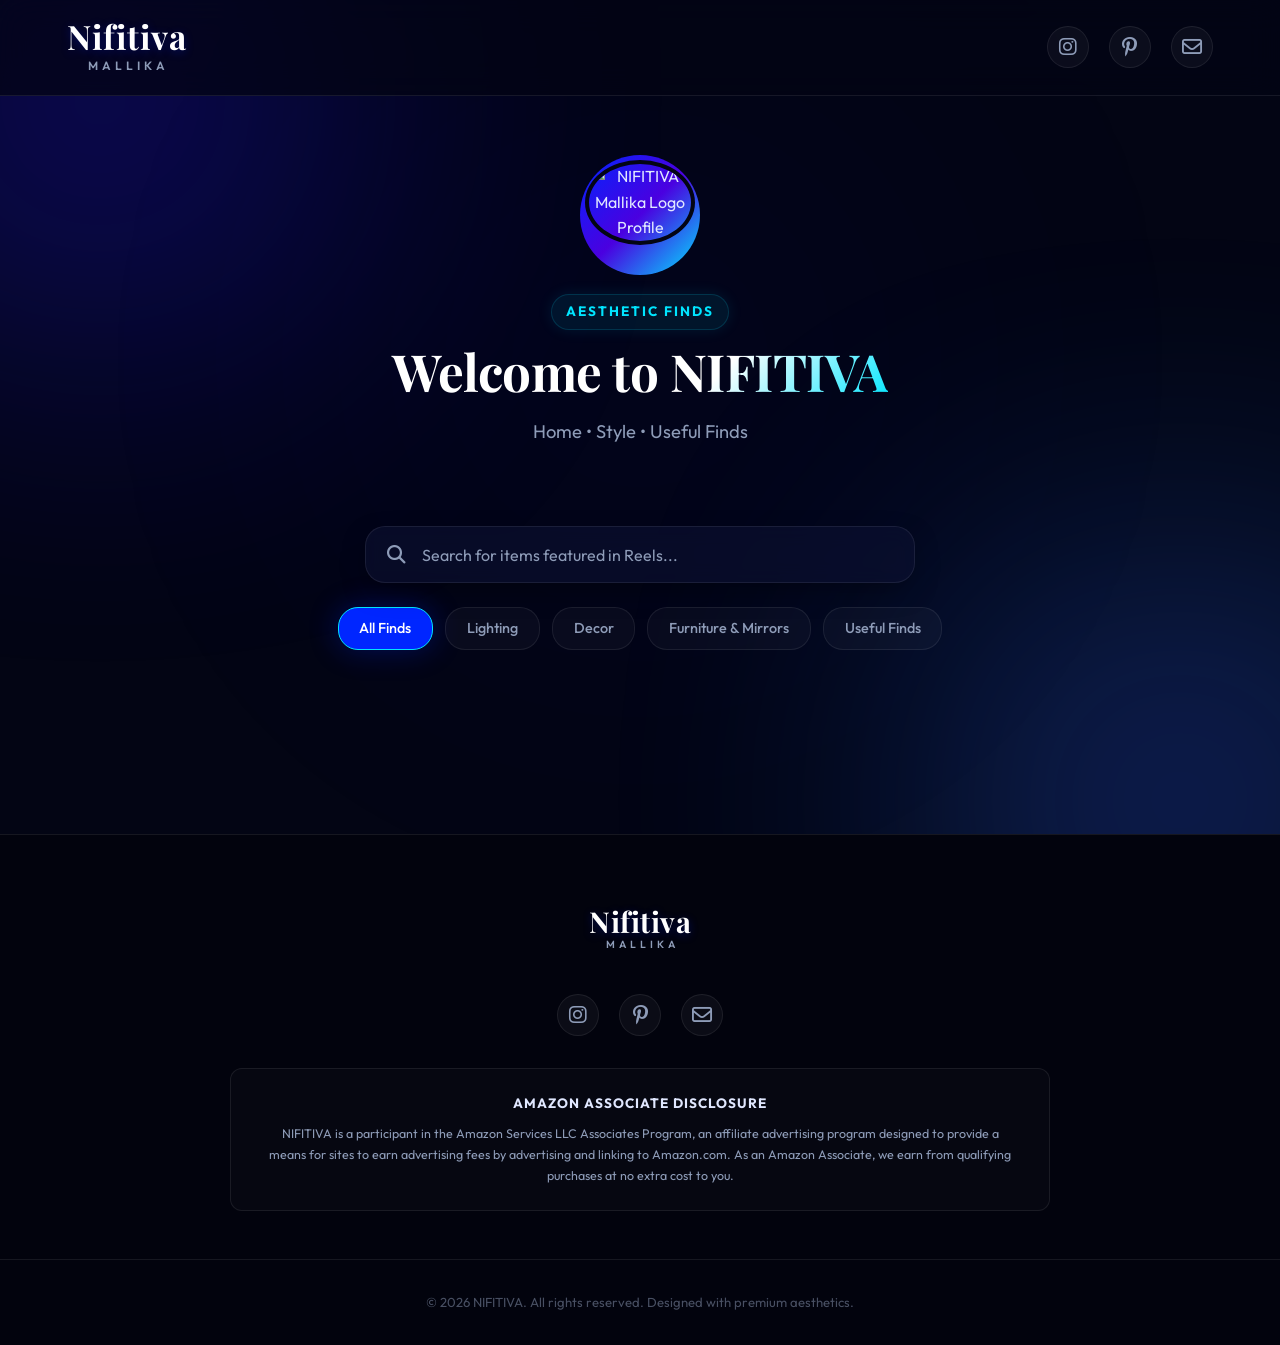
==== public/index.html @ 05ea8a40 "Deployment: Add cache buster query parameters to index.html assets" ====
<!DOCTYPE html>
<html lang="en">
<head>
  <meta charset="UTF-8">
  <meta name="viewport" content="width=device-width, initial-scale=1.0">
  
  <!-- Premium SEO Tags -->
  <title>NIFITIVA | Curated Premium Home Decor & Useful Finds</title>
  <meta name="description" content="Discover high-aesthetic home decor, lighting, furniture, and useful finds curated by NIFITIVA. Shop Amazon affiliate links featured in our viral reels.">
  
  <!-- Open Graph / Social Sharing Meta -->
  <meta property="og:type" content="website">
  <meta property="og:title" content="NIFITIVA | Premium Home Decor & Useful Finds">
  <meta property="og:description" content="Elevate your everyday spaces with curated premium finds and decor styling guides by NIFITIVA.">
  <meta property="og:url" content="https://bio.site/Nifitiva">
  <meta property="og:image" content="https://media.bio.site/sites/590d4e5c-2c2f-401d-acca-7d3d15156ab4/jFwSN9HBPLG3FWx8JLEGoY.jpg">
  <meta property="og:image:alt" content="NIFITIVA Home Styling">
  
  <!-- Favicon -->
  <link rel="icon" href="https://media.bio.site/favicon.ico">
  
  <!-- Fonts: Outfit (Body) & Playfair Display (Brand Serif Layout) -->
  <link rel="preconnect" href="https://fonts.googleapis.com">
  <link rel="preconnect" href="https://fonts.gstatic.com" crossorigin>
  <link href="https://fonts.googleapis.com/css2?family=Inter:wght@300;400;500;600&family=Outfit:wght@300;400;500;600;700;800&family=Playfair+Display:ital,wght@0,400;0,600;0,700;1,400&display=swap" rel="stylesheet">
  
  <!-- FontAwesome vector icons -->
  <link rel="stylesheet" href="https://cdnjs.cloudflare.com/ajax/libs/font-awesome/6.4.0/css/all.min.css">
  
  <!-- Linked styles -->
  <link rel="stylesheet" href="style.css?v=2.0">
</head>
<body>

  <!-- DYNAMIC BACKGROUND BLURS -->
  <div class="bg-glow glow-top-left"></div>
  <div class="bg-glow glow-center"></div>
  <div class="bg-glow glow-bottom-right"></div>

  <!-- NAVIGATION NAVBAR -->
  <nav class="navbar" id="navbar">
    <div class="container nav-container">
      <!-- High-fidelity Vectorized Brand Logo -->
      <a href="#" class="logo-box" aria-label="NIFITIVA Home">
        <span class="logo-main">Nifitiva</span>
        <span class="logo-sub">Mallika</span>
      </a>
      
      <!-- Social links directly routing to official profiles -->
      <div class="social-nav">
        <a href="https://www.instagram.com/niffitiva" target="_blank" rel="noopener noreferrer" class="social-btn" title="Follow on Instagram" aria-label="Instagram Profile">
          <i class="fa-brands fa-instagram"></i>
        </a>
        <a href="https://www.pinterest.com/nifitivaa/" target="_blank" rel="noopener noreferrer" class="social-btn" title="Follow on Pinterest" aria-label="Pinterest Profile">
          <i class="fa-brands fa-pinterest-p"></i>
        </a>
        <a href="mailto:corexstudies@gmail.com" class="social-btn" title="Send Email" aria-label="Contact Email">
          <i class="fa-regular fa-envelope"></i>
        </a>
      </div>
    </div>
  </nav>

  <!-- MAIN COVER WRAPPER -->
  <main class="container">
    
    <!-- BRAND HERO SECTION -->
    <header class="hero">
      <div class="hero-profile-container">
        <div class="hero-profile-ring"></div>
        <img src="https://media.bio.site/sites/590d4e5c-2c2f-401d-acca-7d3d15156ab4/jFwSN9HBPLG3FWx8JLEGoY.jpg" alt="NIFITIVA Mallika Logo Profile" class="hero-profile-img">
      </div>
      
      <div class="hero-title-box">
        <span class="hero-tag">Aesthetic Finds</span>
        <h1>Welcome to <span>NIFITIVA</span></h1>
        <p>Home • Style • Useful Finds</p>
      </div>
    </header>

    <!-- INTERACTIVE CONTROL PANEL (Search + Filters) -->
    <section class="control-panel">
      <!-- Real-time search bar -->
      <div class="search-wrapper">
        <input type="text" id="search-input" class="search-input" placeholder="Search for items featured in Reels..." autocomplete="off">
        <i class="fa-solid fa-magnifying-glass search-icon"></i>
      </div>
      
      <!-- Categories Filter Tabs -->
      <div class="filter-tabs">
        <button class="filter-btn active" data-category="all" id="btn-cat-all">All Finds</button>
        <button class="filter-btn" data-category="lighting" id="btn-cat-lighting">Lighting</button>
        <button class="filter-btn" data-category="decor" id="btn-cat-decor">Decor</button>
        <button class="filter-btn" data-category="furniture" id="btn-cat-furniture">Furniture & Mirrors</button>
        <button class="filter-btn" data-category="useful finds" id="btn-cat-useful">Useful Finds</button>
      </div>
    </section>

    <!-- PRODUCTS DYNAMIC GRID -->
    <section class="products-section">
      <div class="product-grid" id="product-grid">
        <!-- Dynamically loaded product card items via app.js -->
      </div>
    </section>

  </main>

  <!-- LEGALLY COMPLIANT DISCLOSURE FOOTER -->
  <footer class="footer">
    <div class="container footer-content">
      <div class="footer-brand">
        <div class="logo-box">
          <span class="logo-main" style="font-size:1.8rem;">Nifitiva</span>
          <span class="logo-sub" style="font-size:0.65rem; color:var(--clr-muted)">Mallika</span>
        </div>
      </div>
      
      <!-- Follow-up social links -->
      <div class="footer-socials">
        <a href="https://www.instagram.com/niffitiva" target="_blank" rel="noopener noreferrer" class="social-btn" aria-label="Instagram">
          <i class="fa-brands fa-instagram"></i>
        </a>
        <a href="https://www.pinterest.com/nifitivaa/" target="_blank" rel="noopener noreferrer" class="social-btn" aria-label="Pinterest">
          <i class="fa-brands fa-pinterest-p"></i>
        </a>
        <a href="mailto:corexstudies@gmail.com" class="social-btn" aria-label="Email">
          <i class="fa-regular fa-envelope"></i>
        </a>
      </div>

      <!-- Amazon Legal Disclaimer Box -->
      <div class="footer-disclosure">
        <h4>Amazon Associate Disclosure</h4>
        <p class="disclosure-text">
          NIFITIVA is a participant in the Amazon Services LLC Associates Program, an affiliate advertising program designed to provide a means for sites to earn advertising fees by advertising and linking to Amazon.com. As an Amazon Associate, we earn from qualifying purchases at no extra cost to you.
        </p>
      </div>
    </div>
    
    <div class="footer-bottom">
      <p>&copy; 2026 NIFITIVA. All rights reserved. Designed with premium aesthetics.</p>
    </div>
  </footer>

  <!-- NOTIFICATION TOAST OVERLAY -->
  <div id="toast" class="toast" role="alert" aria-live="assertive">
    <i class="fa-solid fa-circle-check"></i>
    <span id="toast-text">Affiliate link copied successfully!</span>
  </div>

  <!-- Main JavaScript File -->
  <script src="app.js?v=2.0"></script>
</body>
</html>
---- public/style.css ----
/*
 * NIFITIVA Premium Amazon Affiliate Hub Stylesheet
 * Designed around brand colors: High-energy Royal Blue Gradient to Obsidian Midnight
 */

@import url('https://fonts.googleapis.com/css2?family=Outfit:wght@300;400;500;600;700;800&family=Playfair+Display:ital,wght@0,400;0,600;0,700;1,400&display=swap');

:root {
  /* Dynamic Color Palette */
  --bg-dark: #030514;          /* Pure obsidian background */
  --bg-deep: #060924;          /* Deep navy base */
  --bg-card: rgba(10, 15, 48, 0.5); /* Glassmorphism card fill */
  --bg-card-hover: rgba(16, 24, 76, 0.7); /* Hover glass fill */
  
  --clr-royal: #0026FF;        /* Vibrant electric blue */
  --clr-indigo: #4A00E0;       /* Rich indigo */
  --clr-teal: #00E5FF;         /* Bright electric cyan */
  --clr-white: #FFFFFF;        /* Ice white text */
  --clr-ice: #E0E7FF;          /* High contrast light text */
  --clr-muted: #8E9CB8;        /* Muted slate text */
  --clr-border: rgba(255, 255, 255, 0.08); /* Card outer reflective border */
  --clr-border-hover: rgba(0, 229, 255, 0.3); /* Cyan border glow */

  /* Typography */
  --font-serif: 'Playfair Display', Georgia, serif;
  --font-sans: 'Outfit', 'Inter', sans-serif;

  /* Global Metrics */
  --radius-lg: 20px;
  --radius-md: 12px;
  --radius-sm: 8px;
  --transition: all 0.35s cubic-bezier(0.25, 0.8, 0.25, 1);
  --max-width: 1280px;
  --shadow: 0 10px 30px -10px rgba(0, 0, 0, 0.5);
  --glow-shadow: 0 0 30px rgba(0, 38, 255, 0.3);
}

/* Base resets */
* {
  margin: 0;
  padding: 0;
  box-sizing: border-box;
}

html {
  scroll-behavior: smooth;
  overflow-x: hidden;
}

body {
  font-family: var(--font-sans);
  background-color: var(--bg-dark);
  color: var(--clr-ice);
  line-height: 1.6;
  position: relative;
  min-height: 100vh;
}

/* Background Glowing Blurs */
.bg-glow {
  position: fixed;
  width: 500px;
  height: 500px;
  border-radius: 50%;
  z-index: -1;
  filter: blur(140px);
  pointer-events: none;
  opacity: 0.35;
}

.glow-top-left {
  top: -150px;
  left: -150px;
  background: radial-gradient(circle, var(--clr-royal), var(--clr-indigo));
  animation: floatGlow 15s infinite alternate ease-in-out;
}

.glow-bottom-right {
  bottom: -150px;
  right: -150px;
  background: radial-gradient(circle, var(--clr-indigo), var(--clr-teal));
  animation: floatGlow 18s infinite alternate-reverse ease-in-out;
}

.glow-center {
  top: 40%;
  left: 50%;
  transform: translate(-50%, -50%);
  width: 600px;
  height: 600px;
  background: radial-gradient(circle, rgba(0, 38, 255, 0.2), rgba(74, 0, 224, 0.15));
  opacity: 0.25;
  filter: blur(160px);
}

@keyframes floatGlow {
  0% { transform: translate(0, 0) scale(1); }
  50% { transform: translate(40px, 60px) scale(1.1); }
  100% { transform: translate(-20px, -40px) scale(0.95); }
}

/* Scrollbar styling */
::-webkit-scrollbar {
  width: 10px;
}
::-webkit-scrollbar-track {
  background: var(--bg-dark);
}
::-webkit-scrollbar-thumb {
  background: rgba(255, 255, 255, 0.1);
  border-radius: var(--radius-sm);
  border: 2px solid var(--bg-dark);
}
::-webkit-scrollbar-thumb:hover {
  background: var(--clr-royal);
}

/* Container */
.container {
  width: 92%;
  max-width: var(--max-width);
  margin: 0 auto;
  padding: 0 1rem;
}

/* Header & Brand Logo */
.navbar {
  position: fixed;
  top: 0;
  left: 0;
  width: 100%;
  background: rgba(3, 5, 20, 0.75);
  backdrop-filter: blur(16px);
  -webkit-backdrop-filter: blur(16px);
  border-bottom: 1px solid var(--clr-border);
  z-index: 1000;
  padding: 1.25rem 0;
  transition: var(--transition);
}

.navbar.scrolled {
  padding: 0.85rem 0;
  background: rgba(3, 5, 20, 0.9);
  box-shadow: 0 10px 30px rgba(0, 0, 0, 0.6);
}

.nav-container {
  display: flex;
  justify-content: space-between;
  align-items: center;
}

/* Vectorized HTML Logo */
.logo-box {
  display: flex;
  flex-direction: column;
  align-items: center;
  cursor: pointer;
  user-select: none;
  text-decoration: none;
}

.logo-main {
  font-family: var(--font-serif);
  font-size: 2.1rem;
  font-weight: 700;
  letter-spacing: 0.5px;
  color: var(--clr-white);
  line-height: 1;
  text-shadow: 0 2px 10px rgba(0, 38, 255, 0.3);
  transition: var(--transition);
}

.logo-sub {
  font-family: var(--font-sans);
  font-size: 0.75rem;
  font-weight: 600;
  letter-spacing: 4px;
  color: var(--clr-muted);
  text-transform: uppercase;
  margin-top: 2px;
  margin-right: -4px; /* offset letter spacing */
  transition: var(--transition);
}

.logo-box:hover .logo-main {
  color: var(--clr-teal);
  text-shadow: 0 0 15px rgba(0, 229, 255, 0.5);
}
.logo-box:hover .logo-sub {
  color: var(--clr-white);
}

/* Social icons in nav */
.social-nav {
  display: flex;
  gap: 1.25rem;
  align-items: center;
}

.social-btn {
  color: var(--clr-muted);
  font-size: 1.25rem;
  width: 42px;
  height: 42px;
  border-radius: 50%;
  background: rgba(255, 255, 255, 0.04);
  border: 1px solid var(--clr-border);
  display: flex;
  align-items: center;
  justify-content: center;
  transition: var(--transition);
  text-decoration: none;
}

.social-btn:hover {
  color: var(--clr-white);
  background: rgba(0, 38, 255, 0.3);
  border-color: var(--clr-teal);
  transform: translateY(-4px);
  box-shadow: 0 5px 15px rgba(0, 229, 255, 0.2);
}

/* Hero Section */
.hero {
  padding-top: 10rem;
  padding-bottom: 4rem;
  text-align: center;
  position: relative;
}

.hero-profile-container {
  width: 110px;
  height: 110px;
  margin: 0 auto 1.5rem;
  position: relative;
}

.hero-profile-ring {
  position: absolute;
  top: -5px;
  left: -5px;
  width: 120px;
  height: 120px;
  border-radius: 50%;
  background: linear-gradient(135deg, var(--clr-royal), var(--clr-indigo), var(--clr-teal));
  animation: spinRing 8s linear infinite;
  z-index: 1;
}

@keyframes spinRing {
  100% { transform: rotate(360deg); }
}

.hero-profile-img {
  width: 100%;
  height: 100%;
  object-fit: cover;
  border-radius: 50%;
  border: 4px solid var(--bg-dark);
  position: relative;
  z-index: 2;
}

.hero-title-box {
  margin-bottom: 1rem;
}

.hero-tag {
  font-family: var(--font-sans);
  font-size: 0.85rem;
  font-weight: 700;
  text-transform: uppercase;
  color: var(--clr-teal);
  letter-spacing: 2px;
  background: rgba(0, 229, 255, 0.08);
  padding: 6px 14px;
  border-radius: var(--radius-lg);
  border: 1px solid rgba(0, 229, 255, 0.15);
  display: inline-block;
  margin-bottom: 0.75rem;
  box-shadow: 0 0 15px rgba(0, 229, 255, 0.1);
}

.hero h1 {
  font-family: var(--font-serif);
  font-size: 3.2rem;
  font-weight: 700;
  color: var(--clr-white);
  letter-spacing: -0.5px;
  line-height: 1.15;
  margin-bottom: 1rem;
}

.hero h1 span {
  background: linear-gradient(135deg, var(--clr-white) 30%, var(--clr-teal) 100%);
  -webkit-background-clip: text;
  -webkit-text-fill-color: transparent;
}

.hero p {
  font-size: 1.15rem;
  color: var(--clr-muted);
  max-width: 600px;
  margin: 0 auto;
}

/* Control Panel: Search & Filters */
.control-panel {
  margin-bottom: 3.5rem;
  display: flex;
  flex-direction: column;
  gap: 1.5rem;
  align-items: center;
}

/* Search Bar styling */
.search-wrapper {
  position: relative;
  width: 100%;
  max-width: 550px;
}

.search-input {
  width: 100%;
  padding: 1.1rem 1.5rem 1.1rem 3.5rem;
  border-radius: var(--radius-lg);
  border: 1px solid var(--clr-border);
  background: rgba(12, 17, 51, 0.6);
  color: var(--clr-white);
  font-family: var(--font-sans);
  font-size: 1rem;
  outline: none;
  transition: var(--transition);
  backdrop-filter: blur(10px);
  -webkit-backdrop-filter: blur(10px);
  box-shadow: var(--shadow);
}

.search-input::placeholder {
  color: var(--clr-muted);
}

.search-input:focus {
  border-color: var(--clr-teal);
  background: rgba(12, 17, 51, 0.85);
  box-shadow: 0 0 25px rgba(0, 229, 255, 0.15), var(--shadow);
}

.search-icon {
  position: absolute;
  left: 1.4rem;
  top: 50%;
  transform: translateY(-50%);
  color: var(--clr-muted);
  font-size: 1.15rem;
  transition: var(--transition);
  pointer-events: none;
}

.search-input:focus + .search-icon {
  color: var(--clr-teal);
}

/* Filters */
.filter-tabs {
  display: flex;
  gap: 0.75rem;
  flex-wrap: wrap;
  justify-content: center;
  max-width: 800px;
}

.filter-btn {
  padding: 0.7rem 1.3rem;
  border-radius: var(--radius-lg);
  border: 1px solid var(--clr-border);
  background: rgba(255, 255, 255, 0.03);
  color: var(--clr-muted);
  font-family: var(--font-sans);
  font-weight: 500;
  font-size: 0.9rem;
  cursor: pointer;
  transition: var(--transition);
}

.filter-btn:hover {
  background: rgba(255, 255, 255, 0.07);
  color: var(--clr-ice);
  border-color: rgba(255, 255, 255, 0.2);
}

.filter-btn.active {
  background: var(--clr-royal);
  color: var(--clr-white);
  border-color: var(--clr-teal);
  box-shadow: var(--glow-shadow);
}

/* Product Section */
.products-section {
  padding-bottom: 8rem;
}

/* Grid Layout */
.product-grid {
  display: grid;
  grid-template-columns: repeat(auto-fill, minmax(310px, 1fr));
  gap: 2.25rem;
}

/* Grid Empty State */
.empty-state {
  grid-column: 1 / -1;
  text-align: center;
  padding: 5rem 2rem;
  background: var(--bg-card);
  border-radius: var(--radius-lg);
  border: 1px solid var(--clr-border);
  backdrop-filter: blur(12px);
  -webkit-backdrop-filter: blur(12px);
}

.empty-state i {
  font-size: 3rem;
  color: var(--clr-muted);
  margin-bottom: 1.5rem;
}

.empty-state h3 {
  font-family: var(--font-serif);
  font-size: 1.8rem;
  margin-bottom: 0.5rem;
}

.empty-state p {
  color: var(--clr-muted);
  font-size: 1.05rem;
}

/* Premium Product Card styling */
.product-card {
  background: var(--bg-card);
  border-radius: var(--radius-lg);
  border: 1px solid var(--clr-border);
  overflow: hidden;
  box-shadow: var(--shadow);
  transition: var(--transition);
  display: flex;
  flex-direction: column;
  height: 100%;
  position: relative;
}

.product-card:hover {
  transform: translateY(-8px);
  border-color: var(--clr-border-hover);
  background: var(--bg-card-hover);
  box-shadow: 0 15px 40px -10px rgba(0, 38, 255, 0.25), var(--shadow);
}

/* Image Container */
.product-image-wrapper {
  position: relative;
  aspect-ratio: 1 / 1;
  width: 100%;
  overflow: hidden;
  background: rgba(0, 0, 0, 0.3);
}

.product-image {
  width: 100%;
  height: 100%;
  object-fit: cover;
  transition: transform 0.6s cubic-bezier(0.25, 0.8, 0.25, 1);
}

.product-card:hover .product-image {
  transform: scale(1.08);
}

/* Card badges */
.card-badge {
  position: absolute;
  top: 1rem;
  left: 1rem;
  background: rgba(3, 5, 20, 0.7);
  backdrop-filter: blur(8px);
  -webkit-backdrop-filter: blur(8px);
  padding: 5px 12px;
  border-radius: var(--radius-md);
  border: 1px solid var(--clr-border);
  color: var(--clr-teal);
  font-size: 0.75rem;
  font-weight: 700;
  text-transform: uppercase;
  letter-spacing: 1px;
  z-index: 10;
}

/* Action button inside thumbnail overlay on hover */
.product-action-overlay {
  position: absolute;
  top: 0;
  left: 0;
  width: 100%;
  height: 100%;
  background: rgba(3, 5, 20, 0.6);
  opacity: 0;
  display: flex;
  align-items: center;
  justify-content: center;
  transition: var(--transition);
  z-index: 5;
}

.product-card:hover .product-action-overlay {
  opacity: 1;
}

.copy-link-btn {
  background: rgba(255, 255, 255, 0.1);
  color: var(--clr-white);
  border: 1px solid rgba(255, 255, 255, 0.2);
  width: 48px;
  height: 48px;
  border-radius: 50%;
  display: flex;
  align-items: center;
  justify-content: center;
  font-size: 1.1rem;
  cursor: pointer;
  transition: var(--transition);
  backdrop-filter: blur(10px);
  -webkit-backdrop-filter: blur(10px);
}

.copy-link-btn:hover {
  background: var(--clr-white);
  color: var(--bg-dark);
  transform: scale(1.1);
}

/* Content wrapper */
.product-content {
  padding: 1.5rem;
  display: flex;
  flex-direction: column;
  flex-grow: 1;
}

.product-title {
  font-family: var(--font-sans);
  font-size: 1.15rem;
  font-weight: 600;
  color: var(--clr-white);
  margin-bottom: 0.65rem;
  line-height: 1.35;
  transition: var(--transition);
}

.product-card:hover .product-title {
  color: var(--clr-teal);
}

.product-desc {
  font-size: 0.88rem;
  color: var(--clr-muted);
  line-height: 1.5;
  margin-bottom: 1.5rem;
  flex-grow: 1;
}

/* Affiliate Buy Button */
.buy-button {
  display: flex;
  align-items: center;
  justify-content: center;
  gap: 0.65rem;
  width: 100%;
  padding: 0.95rem;
  background: linear-gradient(135deg, var(--clr-royal), var(--clr-indigo));
  color: var(--clr-white);
  border: 1px solid var(--clr-teal);
  border-radius: var(--radius-md);
  font-family: var(--font-sans);
  font-weight: 600;
  font-size: 0.95rem;
  text-decoration: none;
  cursor: pointer;
  transition: var(--transition);
  box-shadow: 0 4px 15px rgba(0, 38, 255, 0.2);
}

.buy-button:hover {
  background: linear-gradient(135deg, #001FD6, #3B00C7);
  box-shadow: var(--glow-shadow);
  transform: translateY(-2px);
}

.buy-button i {
  font-size: 1rem;
  transition: var(--transition);
}

.buy-button:hover i {
  transform: translateX(4px);
}

/* Footer Section */
.footer {
  background-color: #02030d;
  color: var(--clr-muted);
  border-top: 1px solid var(--clr-border);
  padding: 4.5rem 0 2rem;
  position: relative;
}

.footer-content {
  display: flex;
  flex-direction: column;
  align-items: center;
  gap: 2rem;
  text-align: center;
  margin-bottom: 3rem;
}

.footer-brand {
  margin-bottom: 0.5rem;
}

.footer-socials {
  display: flex;
  gap: 1.25rem;
}

/* Disclosure layout */
.footer-disclosure {
  width: 100%;
  max-width: 820px;
  background: rgba(255, 255, 255, 0.02);
  border: 1px solid var(--clr-border);
  border-radius: var(--radius-md);
  padding: 1.5rem 2rem;
}

.footer-disclosure h4 {
  font-family: var(--font-sans);
  font-size: 0.85rem;
  font-weight: 700;
  text-transform: uppercase;
  color: var(--clr-ice);
  margin-bottom: 0.5rem;
  letter-spacing: 1px;
}

.disclosure-text {
  font-size: 0.78rem;
  color: var(--clr-muted);
  line-height: 1.7;
}

.footer-bottom {
  text-align: center;
  padding-top: 2rem;
  border-top: 1px solid var(--clr-border);
  font-size: 0.82rem;
  color: rgba(142, 156, 184, 0.5);
}

/* Toast Message */
.toast {
  position: fixed;
  bottom: 2rem;
  left: 50%;
  transform: translate(-50%, 100px);
  background: rgba(10, 15, 48, 0.95);
  border: 1px solid var(--clr-teal);
  color: var(--clr-white);
  padding: 0.85rem 1.75rem;
  border-radius: var(--radius-lg);
  font-family: var(--font-sans);
  font-weight: 600;
  font-size: 0.9rem;
  display: flex;
  align-items: center;
  gap: 0.65rem;
  box-shadow: 0 10px 40px rgba(0, 229, 255, 0.3), 0 0 20px rgba(0, 38, 255, 0.2);
  opacity: 0;
  visibility: hidden;
  transition: transform 0.4s cubic-bezier(0.175, 0.885, 0.32, 1.275), opacity 0.4s, visibility 0.4s;
  z-index: 2000;
}

.toast.show {
  transform: translate(-50%, 0);
  opacity: 1;
  visibility: visible;
}

.toast i {
  color: var(--clr-teal);
  font-size: 1.1rem;
}

/* Responsive configurations */
@media (max-width: 1024px) {
  .hero h1 {
    font-size: 2.8rem;
  }
}

@media (max-width: 768px) {
  .navbar {
    padding: 1rem 0;
  }
  .social-nav {
    gap: 0.75rem;
  }
  .social-btn {
    width: 38px;
    height: 38px;
    font-size: 1.1rem;
  }
  .hero {
    padding-top: 8rem;
  }
  .hero h1 {
    font-size: 2.3rem;
  }
  .hero p {
    font-size: 1rem;
  }
  .product-grid {
    grid-template-columns: repeat(auto-fill, minmax(280px, 1fr));
    gap: 1.5rem;
  }
  .footer-disclosure {
    padding: 1.25rem 1.5rem;
  }
}

@media (max-width: 580px) {
  .logo-main {
    font-size: 1.7rem;
  }
  .logo-sub {
    font-size: 0.65rem;
    letter-spacing: 3px;
  }
  .hero {
    padding-top: 7rem;
    padding-bottom: 2.5rem;
  }
  .hero-profile-container {
    width: 80px;
    height: 80px;
    margin-bottom: 1rem;
  }
  .hero-profile-ring {
    width: 90px;
    height: 90px;
  }
  .hero h1 {
    font-size: 2rem;
  }
  .hero p {
    font-size: 0.95rem;
  }
  .control-panel {
    margin-bottom: 2rem;
    gap: 1rem;
  }
  .search-input {
    padding: 0.9rem 1.2rem 0.9rem 2.8rem;
    font-size: 0.9rem;
  }
  .search-icon {
    left: 1.1rem;
    font-size: 1rem;
  }
  
  /* Premium Allen Solly-style 2-Column Portrait Grid */
  .product-grid {
    grid-template-columns: repeat(2, 1fr);
    gap: 0.75rem;
    padding: 0 0.25rem;
  }
  .product-card {
    background: rgba(10, 15, 48, 0.4);
    border: 1px solid rgba(255, 255, 255, 0.06);
    border-radius: 12px;
    display: flex;
    flex-direction: column;
    overflow: hidden;
    position: relative;
    box-shadow: 0 4px 20px rgba(0, 0, 0, 0.4);
    transition: var(--transition);
  }
  
  /* Portrait Catalog Aspect Ratio (3:4) */
  .product-image-wrapper {
    aspect-ratio: 3 / 4;
    width: 100%;
    position: relative;
    overflow: hidden;
    background: rgba(0, 0, 0, 0.4);
  }
  .product-image {
    width: 100%;
    height: 100%;
    object-fit: cover;
  }
  
  /* Overlay elements */
  .product-action-overlay {
    opacity: 1;
    background: transparent;
    pointer-events: auto;
  }
  .copy-link-btn {
    position: absolute;
    top: 0.65rem;
    right: 0.65rem;
    width: 32px;
    height: 32px;
    background: rgba(3, 5, 20, 0.6);
    backdrop-filter: blur(8px);
    -webkit-backdrop-filter: blur(8px);
    border: 1px solid rgba(255, 255, 255, 0.1);
    font-size: 0.85rem;
    display: flex;
    align-items: center;
    justify-content: center;
    border-radius: 50%;
    color: var(--clr-white);
  }
  .card-badge {
    position: absolute;
    top: auto;
    bottom: 0.65rem;
    left: 0.65rem;
    background: rgba(3, 5, 20, 0.65);
    backdrop-filter: blur(8px);
    -webkit-backdrop-filter: blur(8px);
    border: 1px solid rgba(255, 255, 255, 0.08);
    color: var(--clr-teal);
    font-size: 0.6rem;
    font-weight: 700;
    text-transform: uppercase;
    letter-spacing: 0.5px;
    padding: 3px 8px;
    border-radius: 4px;
    z-index: 10;
  }
  
  /* Card body systematic spacing */
  .product-content {
    padding: 0.75rem 0.65rem 0.65rem;
    display: flex;
    flex-direction: column;
    flex-grow: 1;
    justify-content: space-between;
  }
  .product-title {
    font-size: 0.82rem;
    font-weight: 500;
    color: var(--clr-white);
    margin-bottom: 0.5rem;
    line-height: 1.3;
    display: -webkit-box;
    -webkit-line-clamp: 2;
    -webkit-box-orient: vertical;
    overflow: hidden;
    height: 2.6em; /* strict height consistency */
  }
  .product-desc {
    display: none; /* hidden to maintain strict spacing alignment */
  }
  
  /* Buy Button: Premium Compact CTA */
  .buy-button {
    padding: 0.55rem 0.65rem;
    font-size: 0.78rem;
    font-weight: 600;
    border-radius: 6px;
    gap: 0.35rem;
    border: 1px solid rgba(0, 229, 255, 0.2);
    background: linear-gradient(135deg, var(--clr-royal), var(--clr-indigo));
    box-shadow: 0 4px 10px rgba(0, 38, 255, 0.15);
  }
  .buy-button span {
    display: inline-block;
  }
  .buy-button i {
    font-size: 0.78rem;
  }
  
  /* Filter tabs compact */
  .filter-tabs {
    gap: 0.4rem;
  }
  .filter-btn {
    padding: 0.5rem 0.85rem;
    font-size: 0.78rem;
    border-radius: var(--radius-lg);
  }
}
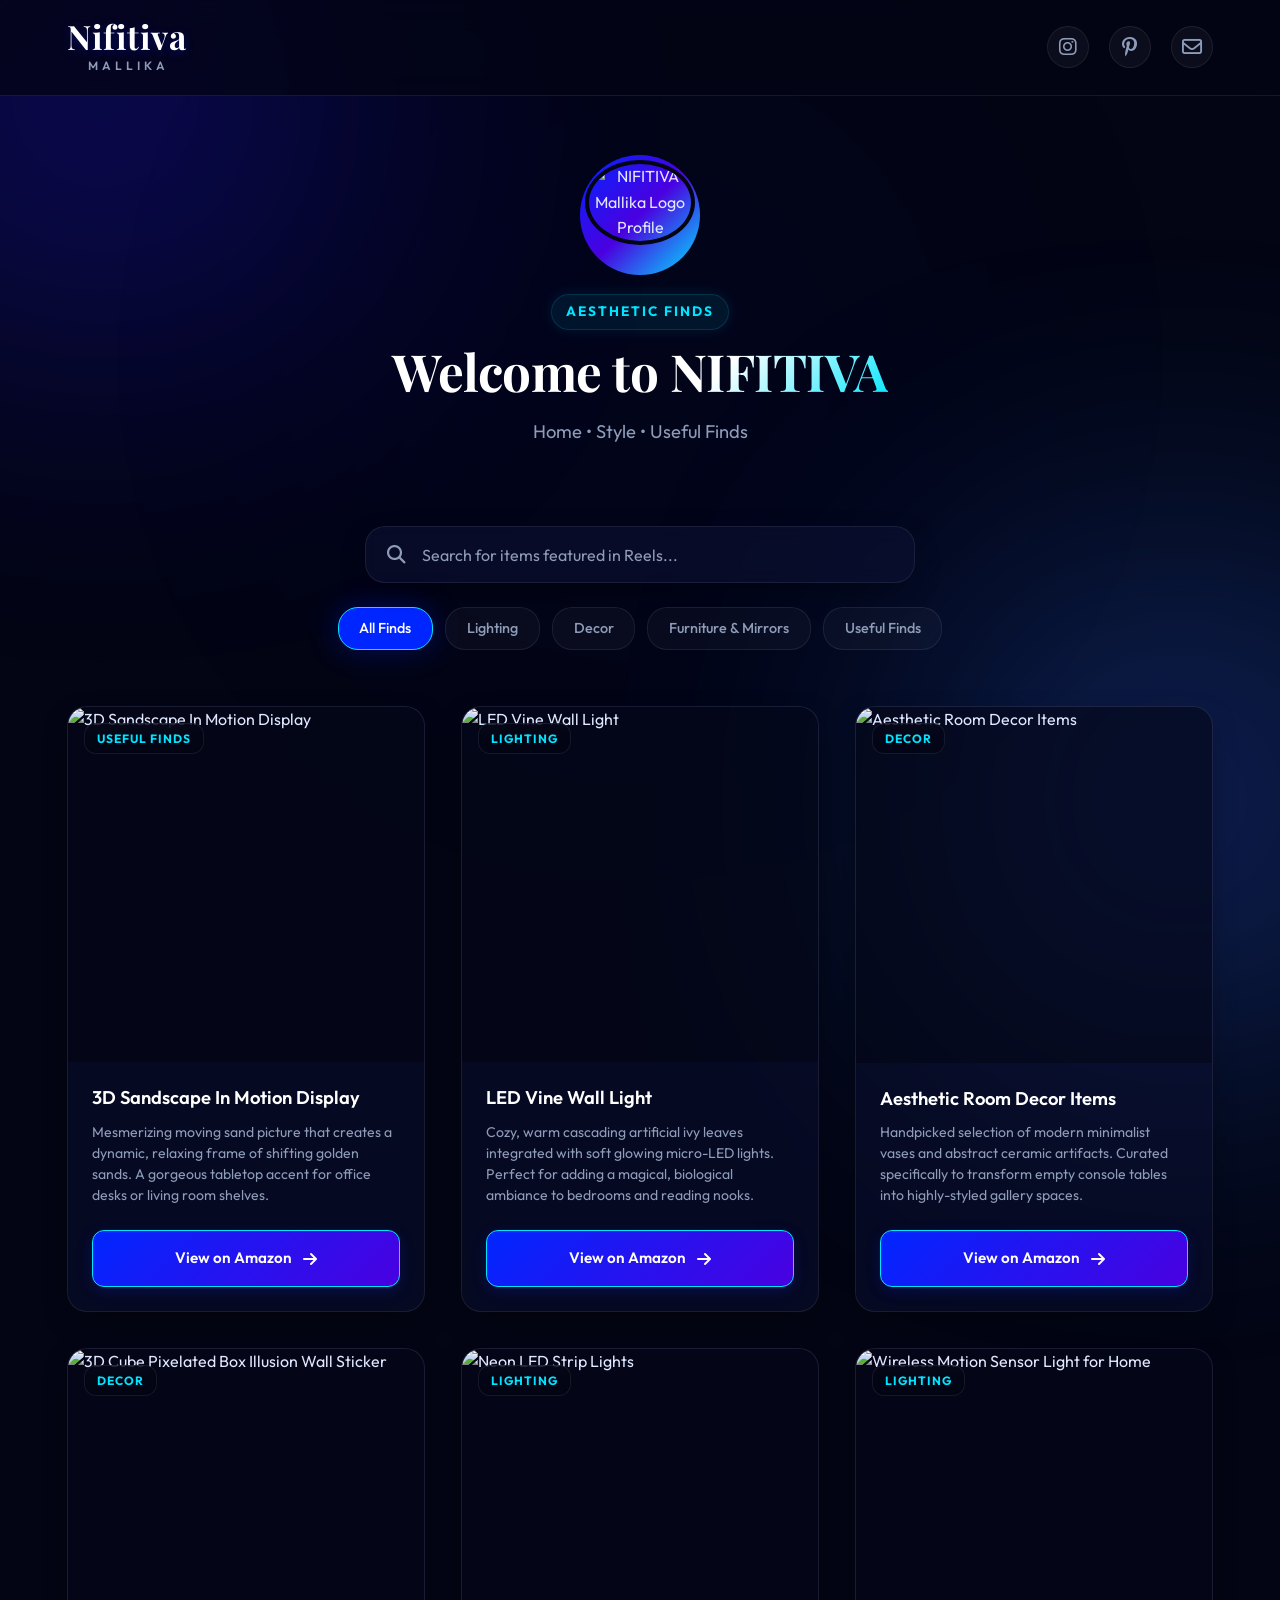
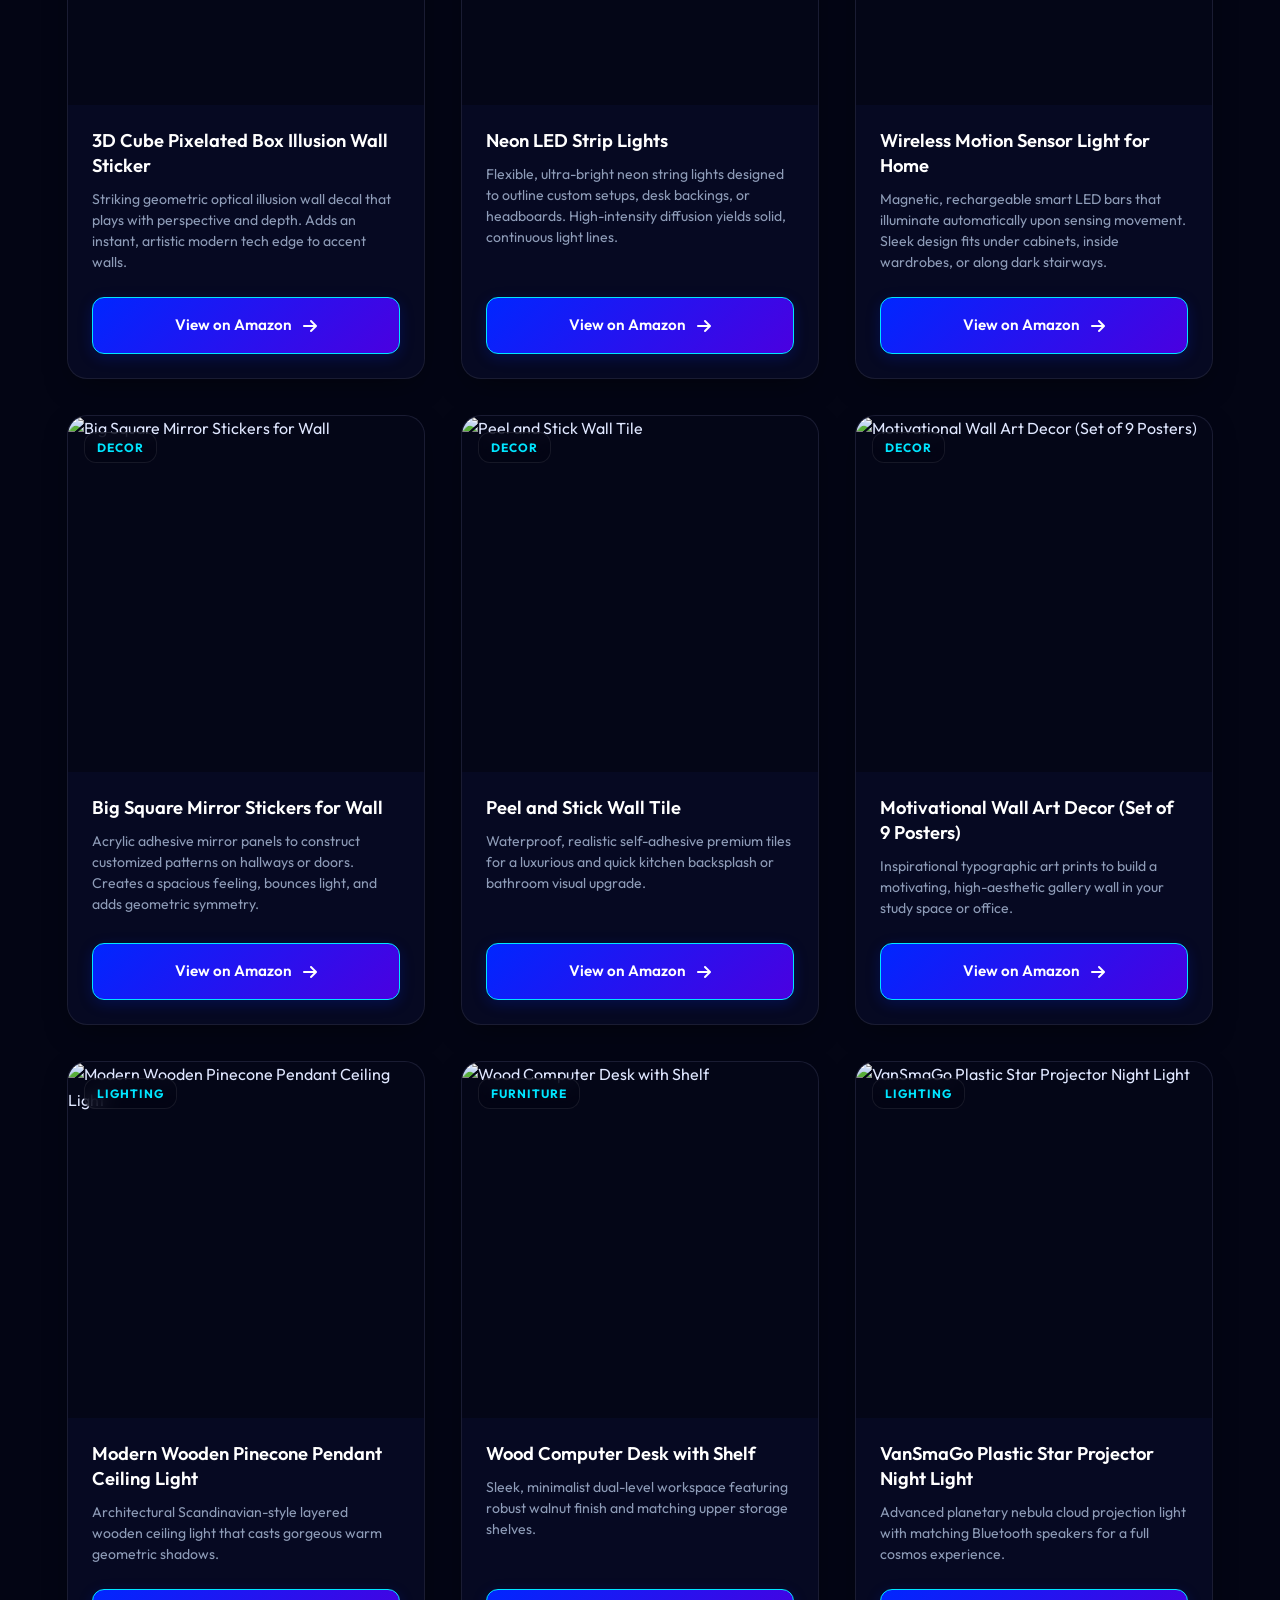
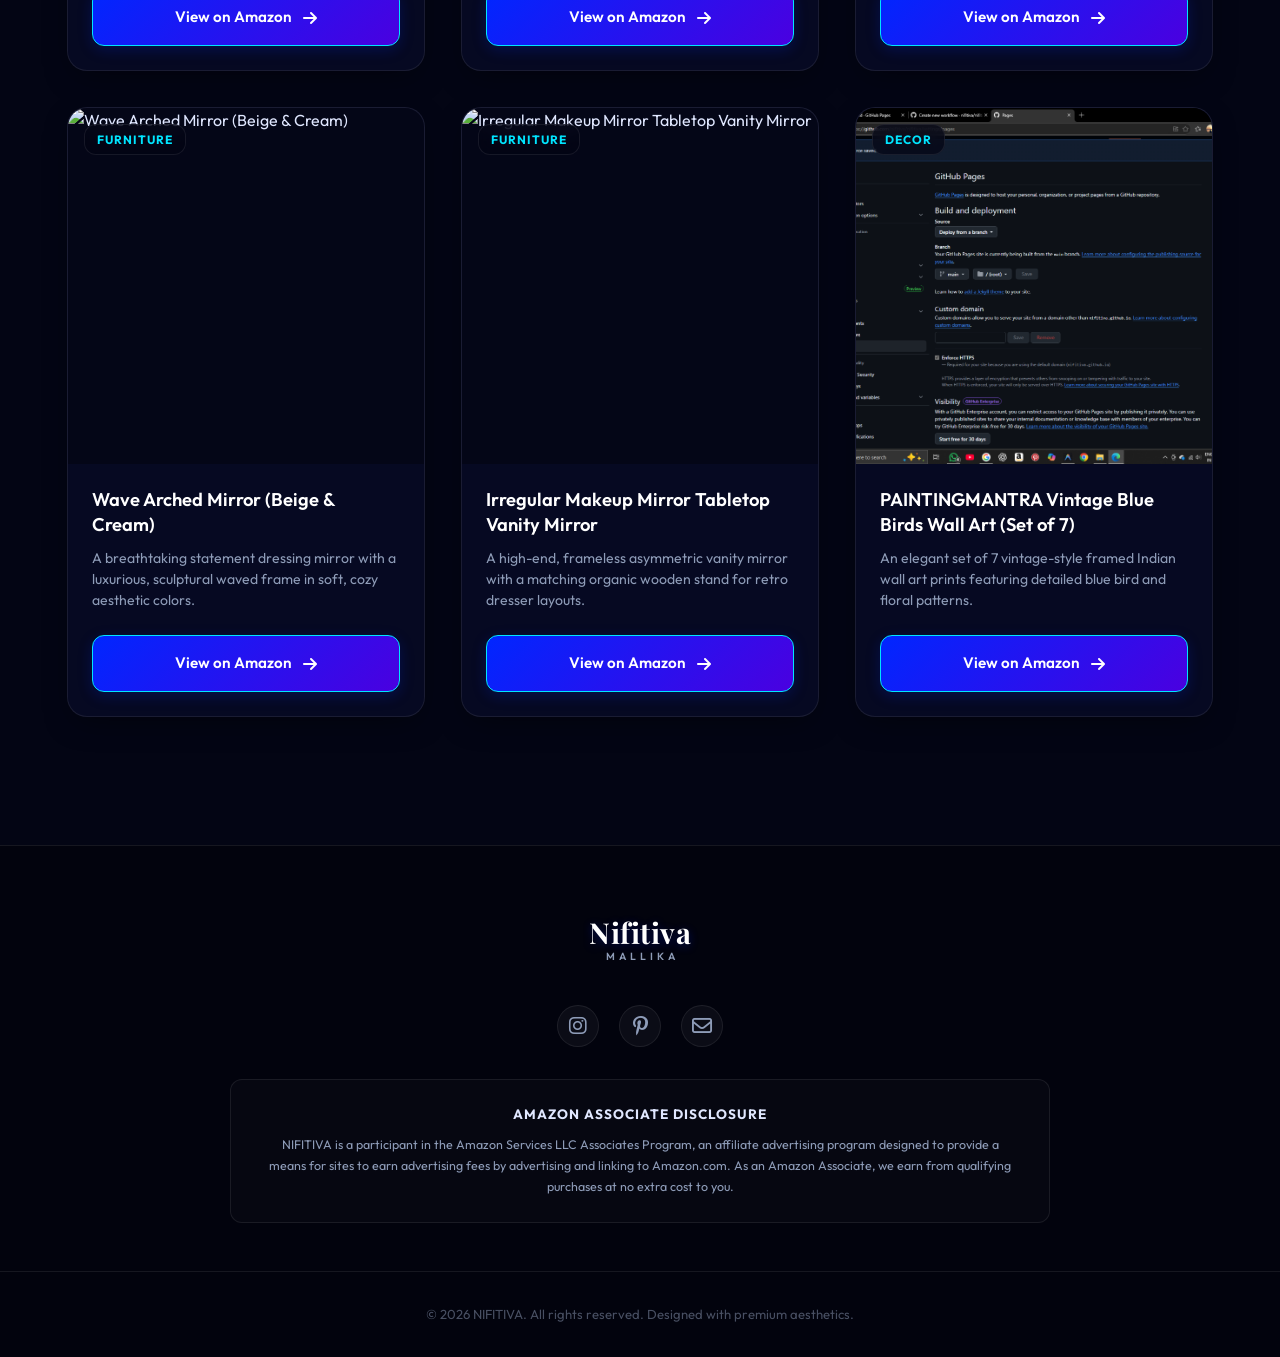
==== commit d4057ef6: "Fix: Restore high-quality original PNG artwork and bump cache busters to v=2.1" ====
--- a/public/index.html
+++ b/public/index.html
@@ -28,7 +28,7 @@
   <link rel="stylesheet" href="https://cdnjs.cloudflare.com/ajax/libs/font-awesome/6.4.0/css/all.min.css">
   
   <!-- Linked styles -->
-  <link rel="stylesheet" href="style.css?v=2.0">
+  <link rel="stylesheet" href="style.css?v=2.1">
 </head>
 <body>
 
@@ -149,6 +149,6 @@
   </div>
 
   <!-- Main JavaScript File -->
-  <script src="app.js?v=2.0"></script>
+  <script src="app.js?v=2.1"></script>
 </body>
 </html>
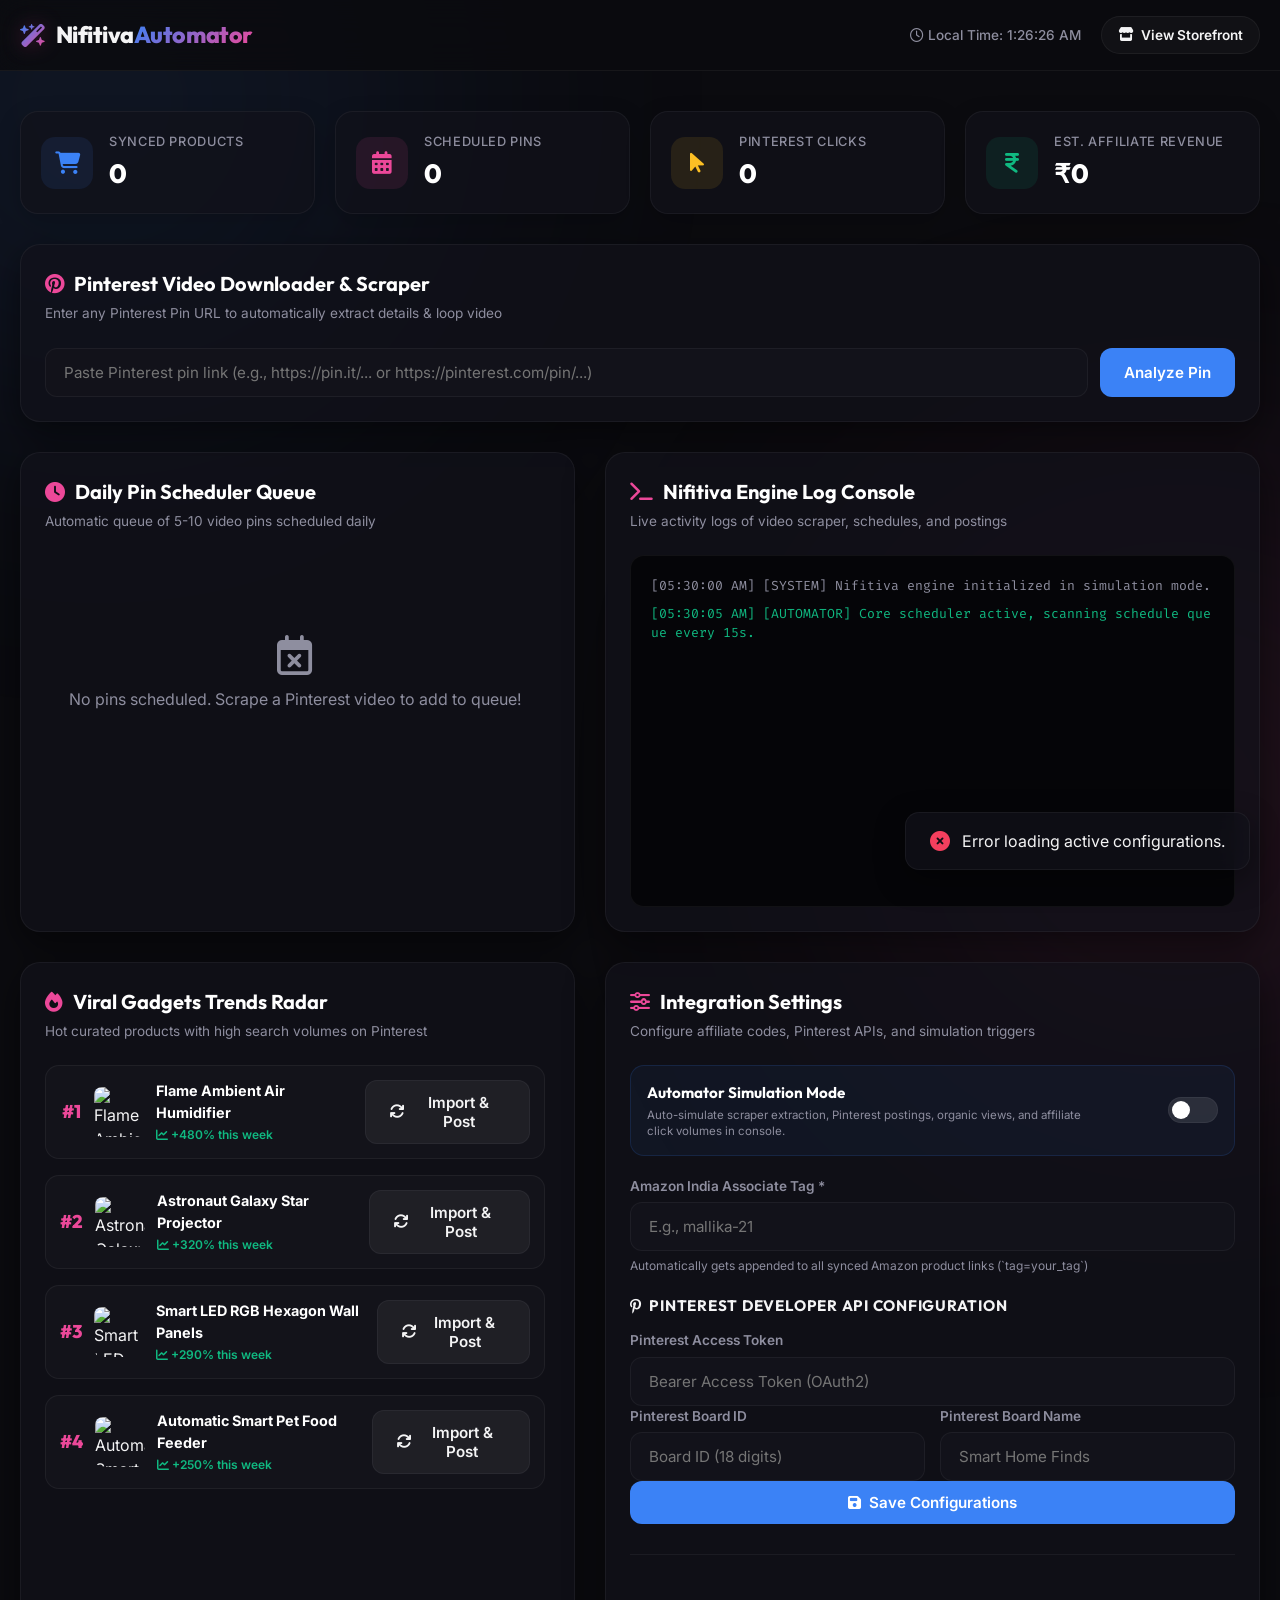
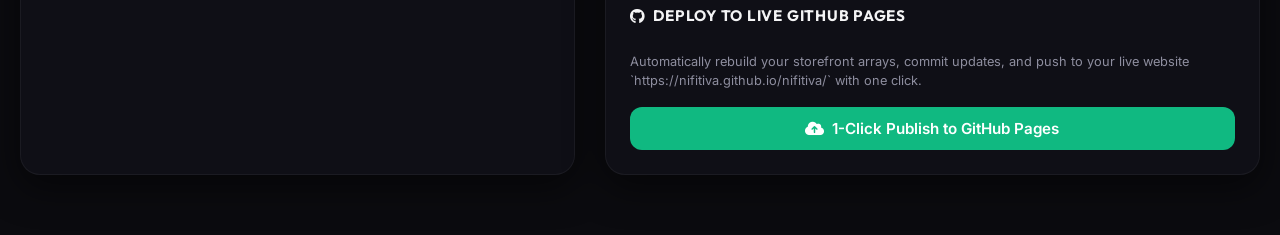
==== commit 966d4009: "Integrate Nifitiva Automator with original premium storefront database" ====
--- a/public/index.html
+++ b/public/index.html
@@ -4,151 +4,315 @@
   <meta charset="UTF-8">
   <meta name="viewport" content="width=device-width, initial-scale=1.0">
   
-  <!-- Premium SEO Tags -->
-  <title>NIFITIVA | Curated Premium Home Decor & Useful Finds</title>
-  <meta name="description" content="Discover high-aesthetic home decor, lighting, furniture, and useful finds curated by NIFITIVA. Shop Amazon affiliate links featured in our viral reels.">
+  <title>Nifitiva Automator | Pinterest Affiliate Marketing Hub</title>
   
-  <!-- Open Graph / Social Sharing Meta -->
-  <meta property="og:type" content="website">
-  <meta property="og:title" content="NIFITIVA | Premium Home Decor & Useful Finds">
-  <meta property="og:description" content="Elevate your everyday spaces with curated premium finds and decor styling guides by NIFITIVA.">
-  <meta property="og:url" content="https://bio.site/Nifitiva">
-  <meta property="og:image" content="https://media.bio.site/sites/590d4e5c-2c2f-401d-acca-7d3d15156ab4/jFwSN9HBPLG3FWx8JLEGoY.jpg">
-  <meta property="og:image:alt" content="NIFITIVA Home Styling">
-  
-  <!-- Favicon -->
-  <link rel="icon" href="https://media.bio.site/favicon.ico">
-  
-  <!-- Fonts: Outfit (Body) & Playfair Display (Brand Serif Layout) -->
+  <!-- Google Fonts -->
   <link rel="preconnect" href="https://fonts.googleapis.com">
   <link rel="preconnect" href="https://fonts.gstatic.com" crossorigin>
-  <link href="https://fonts.googleapis.com/css2?family=Inter:wght@300;400;500;600&family=Outfit:wght@300;400;500;600;700;800&family=Playfair+Display:ital,wght@0,400;0,600;0,700;1,400&display=swap" rel="stylesheet">
+  <link href="https://fonts.googleapis.com/css2?family=Fira+Code:wght@400;500&family=Inter:wght@300;400;500;600;700&family=Outfit:wght@300;400;500;600;700;800&display=swap" rel="stylesheet">
   
-  <!-- FontAwesome vector icons -->
+  <!-- Icons -->
   <link rel="stylesheet" href="https://cdnjs.cloudflare.com/ajax/libs/font-awesome/6.4.0/css/all.min.css">
   
-  <!-- Linked styles -->
-  <link rel="stylesheet" href="style.css?v=2.1">
+  <!-- Stylesheets -->
+  <link rel="stylesheet" href="style.css?v=4.0">
 </head>
 <body>
 
-  <!-- DYNAMIC BACKGROUND BLURS -->
-  <div class="bg-glow glow-top-left"></div>
-  <div class="bg-glow glow-center"></div>
-  <div class="bg-glow glow-bottom-right"></div>
-
-  <!-- NAVIGATION NAVBAR -->
-  <nav class="navbar" id="navbar">
+  <!-- Dynamic glows -->
+  <div class="glow-bg glow-cyan"></div>
+  <div class="glow-bg glow-magenta"></div>
+
+  <!-- Header Navbar -->
+  <nav class="admin-nav">
     <div class="container nav-container">
-      <!-- High-fidelity Vectorized Brand Logo -->
-      <a href="#" class="logo-box" aria-label="NIFITIVA Home">
-        <span class="logo-main">Nifitiva</span>
-        <span class="logo-sub">Mallika</span>
-      </a>
+      <div class="logo-box">
+        <i class="fa-solid fa-wand-magic-sparkles logo-icon"></i>
+        <span class="logo-text">Nifitiva<span>Automator</span></span>
+      </div>
       
-      <!-- Social links directly routing to official profiles -->
-      <div class="social-nav">
-        <a href="https://www.instagram.com/niffitiva" target="_blank" rel="noopener noreferrer" class="social-btn" title="Follow on Instagram" aria-label="Instagram Profile">
-          <i class="fa-brands fa-instagram"></i>
-        </a>
-        <a href="https://www.pinterest.com/nifitivaa/" target="_blank" rel="noopener noreferrer" class="social-btn" title="Follow on Pinterest" aria-label="Pinterest Profile">
-          <i class="fa-brands fa-pinterest-p"></i>
-        </a>
-        <a href="mailto:corexstudies@gmail.com" class="social-btn" title="Send Email" aria-label="Contact Email">
-          <i class="fa-regular fa-envelope"></i>
+      <div class="nav-controls">
+        <span class="system-time" id="nav-clock"><i class="fa-regular fa-clock"></i> Loading clock...</span>
+        
+        <!-- Live Storefront Link shortcut -->
+        <a href="/store.html" target="_blank" class="store-shortcut-link">
+          <i class="fa-solid fa-store"></i> View Storefront
         </a>
       </div>
     </div>
   </nav>
 
-  <!-- MAIN COVER WRAPPER -->
-  <main class="container">
+  <!-- Main Container -->
+  <main class="container admin-layout">
     
-    <!-- BRAND HERO SECTION -->
-    <header class="hero">
-      <div class="hero-profile-container">
-        <div class="hero-profile-ring"></div>
-        <img src="https://media.bio.site/sites/590d4e5c-2c2f-401d-acca-7d3d15156ab4/jFwSN9HBPLG3FWx8JLEGoY.jpg" alt="NIFITIVA Mallika Logo Profile" class="hero-profile-img">
+    <!-- Row 1: Analytics -->
+    <section class="stats-row">
+      <div class="stat-card" id="stat-products">
+        <div class="stat-icon cyan"><i class="fa-solid fa-cart-shopping"></i></div>
+        <div class="stat-data">
+          <span class="stat-lbl">Synced Products</span>
+          <h2 class="stat-val" id="val-products">0</h2>
+        </div>
       </div>
       
-      <div class="hero-title-box">
-        <span class="hero-tag">Aesthetic Finds</span>
-        <h1>Welcome to <span>NIFITIVA</span></h1>
-        <p>Home • Style • Useful Finds</p>
-      </div>
-    </header>
-
-    <!-- INTERACTIVE CONTROL PANEL (Search + Filters) -->
-    <section class="control-panel">
-      <!-- Real-time search bar -->
-      <div class="search-wrapper">
-        <input type="text" id="search-input" class="search-input" placeholder="Search for items featured in Reels..." autocomplete="off">
-        <i class="fa-solid fa-magnifying-glass search-icon"></i>
+      <div class="stat-card" id="stat-queue">
+        <div class="stat-icon magenta"><i class="fa-solid fa-calendar-days"></i></div>
+        <div class="stat-data">
+          <span class="stat-lbl">Scheduled Pins</span>
+          <h2 class="stat-val" id="val-queue">0</h2>
+        </div>
       </div>
       
-      <!-- Categories Filter Tabs -->
-      <div class="filter-tabs">
-        <button class="filter-btn active" data-category="all" id="btn-cat-all">All Finds</button>
-        <button class="filter-btn" data-category="lighting" id="btn-cat-lighting">Lighting</button>
-        <button class="filter-btn" data-category="decor" id="btn-cat-decor">Decor</button>
-        <button class="filter-btn" data-category="furniture" id="btn-cat-furniture">Furniture & Mirrors</button>
-        <button class="filter-btn" data-category="useful finds" id="btn-cat-useful">Useful Finds</button>
+      <div class="stat-card" id="stat-clicks">
+        <div class="stat-icon amber"><i class="fa-solid fa-arrow-pointer"></i></div>
+        <div class="stat-data">
+          <span class="stat-lbl">Pinterest Clicks</span>
+          <h2 class="stat-val" id="val-clicks">0</h2>
+        </div>
+      </div>
+      
+      <div class="stat-card" id="stat-earnings">
+        <div class="stat-icon emerald"><i class="fa-solid fa-indian-rupee-sign"></i></div>
+        <div class="stat-data">
+          <span class="stat-lbl">Est. Affiliate Revenue</span>
+          <h2 class="stat-val" id="val-earnings">₹0</h2>
+        </div>
       </div>
     </section>
 
-    <!-- PRODUCTS DYNAMIC GRID -->
-    <section class="products-section">
-      <div class="product-grid" id="product-grid">
-        <!-- Dynamically loaded product card items via app.js -->
+    <!-- Row 2: Pinterest Video Downloader & Scraper Card -->
+    <section class="scraper-section">
+      <div class="card scraper-card">
+        <div class="card-header">
+          <h3><i class="fa-brands fa-pinterest"></i> Pinterest Video Downloader & Scraper</h3>
+          <span class="header-desc">Enter any Pinterest Pin URL to automatically extract details & loop video</span>
+        </div>
+        
+        <div class="scraper-body">
+          <div class="url-input-bar">
+            <input type="text" id="pinterest-url" class="form-control url-input" placeholder="Paste Pinterest pin link (e.g., https://pin.it/... or https://pinterest.com/pin/...)" autocomplete="off">
+            <button class="btn btn-primary" id="btn-analyze" onclick="analyzePinterestUrl()">
+              <i class="fa-solid fa-arrows-spin" id="analyze-spinner" style="display: none;"></i> Analyze Pin
+            </button>
+          </div>
+          
+          <!-- Analyzed Result Box (Toggled on success) -->
+          <div class="analysis-results" id="scraper-results-box" style="display: none;">
+            <div class="results-grid">
+              
+              <!-- Left side: Media preview player -->
+              <div class="media-preview-column">
+                <div class="media-preview-box">
+                  <video id="preview-video" autoplay loop muted playsinline controls></video>
+                  <img id="preview-image" src="" alt="Scraped media" style="display: none;">
+                  <div class="media-badge" id="preview-media-type">VIDEO EXTRACTED</div>
+                </div>
+              </div>
+              
+              <!-- Right side: Edit & Schedule specifications -->
+              <div class="details-edit-column">
+                <div class="form-group">
+                  <label class="form-label">Pin Title</label>
+                  <input type="text" id="edit-title" class="form-control" placeholder="E.g., Cosmic Sunset Lamp Projector">
+                </div>
+                
+                <div class="form-group">
+                  <div class="label-row">
+                    <label class="form-label">Pin Description</label>
+                    <button class="btn-micro" onclick="rewriteAIPinDescription()"><i class="fa-solid fa-wand-magic-sparkles"></i> Auto-Rewrite Description</button>
+                  </div>
+                  <textarea id="edit-description" class="form-control form-textarea" rows="3" placeholder="Enter custom pin description..."></textarea>
+                </div>
+
+                <div class="form-row">
+                  <div class="form-group col-6">
+                    <label class="form-label">Catalog Price (₹) *</label>
+                    <input type="number" id="edit-price" class="form-control" placeholder="E.g., 499">
+                  </div>
+                  <div class="form-group col-6">
+                    <label class="form-label">Original Price (₹)</label>
+                    <input type="number" id="edit-original-price" class="form-control" placeholder="E.g., 1299">
+                  </div>
+                </div>
+
+                <div class="form-row">
+                  <div class="form-group col-6">
+                    <label class="form-label">Niche Category</label>
+                    <select id="edit-category" class="form-control">
+                      <option value="decor">Decor</option>
+                      <option value="lighting">Lighting</option>
+                      <option value="furniture">Furniture & Mirrors</option>
+                      <option value="useful finds">Useful Finds</option>
+                    </select>
+                  </div>
+                  <div class="form-group col-6">
+                    <label class="form-label">Target Pinterest Board</label>
+                    <input type="text" id="edit-board" class="form-control" placeholder="Smart Home & Viral Finds">
+                  </div>
+                </div>
+                
+                <div class="form-group">
+                  <label class="form-label">Original Amazon Product URL</label>
+                  <input type="text" id="edit-affiliate" class="form-control" placeholder="Paste Amazon product link (Affiliate tag will be injected automatically)">
+                </div>
+
+                <div class="form-group">
+                  <label class="form-label">Schedule Auto-Post Time *</label>
+                  <input type="datetime-local" id="edit-schedule-time" class="form-control">
+                  <small class="help-text">Select date and time to automate this post</small>
+                </div>
+
+                <!-- Submit trigger -->
+                <div class="results-actions">
+                  <button class="btn btn-secondary" onclick="resetScraper()">Cancel</button>
+                  <button class="btn btn-primary" onclick="downloadScrapedMedia()" id="btn-download-media" title="Download the scraped high-quality video file to post manually on Pinterest!">
+                    <i class="fa-solid fa-download"></i> Download Video
+                  </button>
+                  <button class="btn btn-success flex-grow" onclick="saveScrapedProduct()">
+                    <i class="fa-solid fa-circle-check"></i> Automate & Sync to Website
+                  </button>
+                </div>
+              </div>
+            </div>
+          </div>
+        </div>
       </div>
     </section>
 
+    <!-- Row 3: Automation Queue & Console Logs -->
+    <section class="automation-row">
+      <!-- Left: Queue timeline -->
+      <div class="card timeline-card">
+        <div class="card-header">
+          <h3><i class="fa-solid fa-clock"></i> Daily Pin Scheduler Queue</h3>
+          <span class="header-desc">Automatic queue of 5-10 video pins scheduled daily</span>
+        </div>
+        <div class="timeline-body" id="scheduler-queue-list">
+          <div class="empty-state-queue">
+            <i class="fa-regular fa-calendar-xmark"></i>
+            <p>No pins scheduled. Scrape a Pinterest video to add to queue!</p>
+          </div>
+        </div>
+      </div>
+
+      <!-- Right: Real-time logs -->
+      <div class="card console-card">
+        <div class="card-header">
+          <h3><i class="fa-solid fa-terminal"></i> Nifitiva Engine Log Console</h3>
+          <span class="header-desc">Live activity logs of video scraper, schedules, and postings</span>
+        </div>
+        <div class="console-body" id="console-logs-container">
+          <div class="console-line text-muted">[05:30:00 AM] [SYSTEM] Nifitiva engine initialized in simulation mode.</div>
+          <div class="console-line text-success">[05:30:05 AM] [AUTOMATOR] Core scheduler active, scanning schedule queue every 15s.</div>
+        </div>
+      </div>
+    </section>
+
+    <!-- Row 4: Config Settings & Trends Radar -->
+    <section class="settings-trends-row">
+      <!-- Left: Trends radar -->
+      <div class="card trends-card">
+        <div class="card-header">
+          <h3><i class="fa-solid fa-fire"></i> Viral Gadgets Trends Radar</h3>
+          <span class="header-desc">Hot curated products with high search volumes on Pinterest</span>
+        </div>
+        <div class="trends-body">
+          <div class="trends-grid" id="trends-grid-feed">
+            <!-- Simulated trend items populated dynamically -->
+          </div>
+        </div>
+      </div>
+
+      <!-- Right: Config & GitHub publisher -->
+      <div class="card settings-card">
+        <div class="card-header">
+          <h3><i class="fa-solid fa-sliders"></i> Integration Settings</h3>
+          <span class="header-desc">Configure affiliate codes, Pinterest APIs, and simulation triggers</span>
+        </div>
+        
+        <div class="settings-body">
+          <form id="settings-form" onsubmit="saveConfig(event)">
+            <!-- Simulation Mode Pulsing toggle -->
+            <div class="simulation-toggle-box">
+              <div class="sim-label-side">
+                <h4 class="sim-title">Automator Simulation Mode</h4>
+                <p class="sim-desc">Auto-simulate scraper extraction, Pinterest postings, organic views, and affiliate click volumes in console.</p>
+              </div>
+              <label class="switch-toggle">
+                <input type="checkbox" id="config-simulation" onchange="toggleSimulationMode(this.checked)">
+                <span class="toggle-slider"></span>
+              </label>
+            </div>
+
+            <div class="form-group">
+              <label class="form-label">Amazon India Associate Tag *</label>
+              <input type="text" id="config-amazon-tag" class="form-control" placeholder="E.g., mallika-21" required>
+              <small class="help-text">Automatically gets appended to all synced Amazon product links (`tag=your_tag`)</small>
+            </div>
+
+            <div class="collapsible-api-settings" id="pinterest-api-settings-panel">
+              <h4 class="settings-subtitle"><i class="fa-brands fa-pinterest-p"></i> Pinterest Developer API Configuration</h4>
+              
+              <div class="form-group">
+                <label class="form-label">Pinterest Access Token</label>
+                <input type="password" id="config-pinterest-token" class="form-control" placeholder="Bearer Access Token (OAuth2)">
+              </div>
+              
+              <div class="form-row">
+                <div class="form-group col-6">
+                  <label class="form-label">Pinterest Board ID</label>
+                  <input type="text" id="config-pinterest-board-id" class="form-control" placeholder="Board ID (18 digits)">
+                </div>
+                <div class="form-group col-6">
+                  <label class="form-label">Pinterest Board Name</label>
+                  <input type="text" id="config-pinterest-board-name" class="form-control" placeholder="Smart Home Finds">
+                </div>
+              </div>
+            </div>
+
+            <div class="settings-actions">
+              <button type="submit" class="btn btn-primary w-full"><i class="fa-solid fa-save"></i> Save Configurations</button>
+            </div>
+          </form>
+
+          <hr class="settings-divider">
+
+          <!-- Magic GitHub Sync Panel -->
+          <div class="github-sync-panel">
+            <h4 class="settings-subtitle"><i class="fa-brands fa-github"></i> Deploy to Live GitHub Pages</h4>
+            <p class="github-desc">Automatically rebuild your storefront arrays, commit updates, and push to your live website `https://nifitiva.github.io/nifitiva/` with one click.</p>
+            
+            <button class="btn btn-success w-full pulsing-success-btn" onclick="syncStorefrontToGitHub()">
+              <i class="fa-solid fa-cloud-arrow-up"></i> 1-Click Publish to GitHub Pages
+            </button>
+            
+            <!-- Terminal Log Overlay (Triggered upon push launch) -->
+            <div class="git-terminal-box" id="git-terminal-logs" style="display: none;">
+              <div class="terminal-header">
+                <span class="terminal-dot red"></span>
+                <span class="terminal-dot yellow"></span>
+                <span class="terminal-dot green"></span>
+                <span class="terminal-title">git console @ nifitiva-deployment</span>
+              </div>
+              <div class="terminal-body" id="git-terminal-output">
+                nifitiva-sync-hub:~$ initiating remote push...
+              </div>
+            </div>
+          </div>
+
+        </div>
+      </div>
+    </section>
+
   </main>
 
-  <!-- LEGALLY COMPLIANT DISCLOSURE FOOTER -->
-  <footer class="footer">
-    <div class="container footer-content">
-      <div class="footer-brand">
-        <div class="logo-box">
-          <span class="logo-main" style="font-size:1.8rem;">Nifitiva</span>
-          <span class="logo-sub" style="font-size:0.65rem; color:var(--clr-muted)">Mallika</span>
-        </div>
-      </div>
-      
-      <!-- Follow-up social links -->
-      <div class="footer-socials">
-        <a href="https://www.instagram.com/niffitiva" target="_blank" rel="noopener noreferrer" class="social-btn" aria-label="Instagram">
-          <i class="fa-brands fa-instagram"></i>
-        </a>
-        <a href="https://www.pinterest.com/nifitivaa/" target="_blank" rel="noopener noreferrer" class="social-btn" aria-label="Pinterest">
-          <i class="fa-brands fa-pinterest-p"></i>
-        </a>
-        <a href="mailto:corexstudies@gmail.com" class="social-btn" aria-label="Email">
-          <i class="fa-regular fa-envelope"></i>
-        </a>
-      </div>
-
-      <!-- Amazon Legal Disclaimer Box -->
-      <div class="footer-disclosure">
-        <h4>Amazon Associate Disclosure</h4>
-        <p class="disclosure-text">
-          NIFITIVA is a participant in the Amazon Services LLC Associates Program, an affiliate advertising program designed to provide a means for sites to earn advertising fees by advertising and linking to Amazon.com. As an Amazon Associate, we earn from qualifying purchases at no extra cost to you.
-        </p>
-      </div>
-    </div>
-    
-    <div class="footer-bottom">
-      <p>&copy; 2026 NIFITIVA. All rights reserved. Designed with premium aesthetics.</p>
-    </div>
-  </footer>
-
-  <!-- NOTIFICATION TOAST OVERLAY -->
-  <div id="toast" class="toast" role="alert" aria-live="assertive">
-    <i class="fa-solid fa-circle-check"></i>
-    <span id="toast-text">Affiliate link copied successfully!</span>
+  <!-- NOTIFICATION TOAST -->
+  <div id="toast" class="toast" role="alert">
+    <i id="toast-icon" class="fa-solid fa-circle-check"></i>
+    <span id="toast-text">Success! Config saved successfully.</span>
   </div>
 
-  <!-- Main JavaScript File -->
-  <script src="app.js?v=2.1"></script>
+  <!-- Scripts -->
+  <script src="app.js?v=4.0"></script>
 </body>
 </html>
--- a/public/style.css
+++ b/public/style.css
@@ -1,908 +1,890 @@
-/*
- * NIFITIVA Premium Amazon Affiliate Hub Stylesheet
- * Designed around brand colors: High-energy Royal Blue Gradient to Obsidian Midnight
- */
-
-@import url('https://fonts.googleapis.com/css2?family=Outfit:wght@300;400;500;600;700;800&family=Playfair+Display:ital,wght@0,400;0,600;0,700;1,400&display=swap');
+/* ==========================================================================
+   NIFITIVA AUTOMATOR WORKSPACE CORE STYLESHEET
+   ========================================================================== */
 
 :root {
-  /* Dynamic Color Palette */
-  --bg-dark: #030514;          /* Pure obsidian background */
-  --bg-deep: #060924;          /* Deep navy base */
-  --bg-card: rgba(10, 15, 48, 0.5); /* Glassmorphism card fill */
-  --bg-card-hover: rgba(16, 24, 76, 0.7); /* Hover glass fill */
+  --bg-main: #0b0b0f;
+  --bg-card: rgba(18, 18, 26, 0.7);
+  --bg-input: #12121a;
+  --bg-console: #050508;
   
-  --clr-royal: #0026FF;        /* Vibrant electric blue */
-  --clr-indigo: #4A00E0;       /* Rich indigo */
-  --clr-teal: #00E5FF;         /* Bright electric cyan */
-  --clr-white: #FFFFFF;        /* Ice white text */
-  --clr-ice: #E0E7FF;          /* High contrast light text */
-  --clr-muted: #8E9CB8;        /* Muted slate text */
-  --clr-border: rgba(255, 255, 255, 0.08); /* Card outer reflective border */
-  --clr-border-hover: rgba(0, 229, 255, 0.3); /* Cyan border glow */
-
-  /* Typography */
-  --font-serif: 'Playfair Display', Georgia, serif;
-  --font-sans: 'Outfit', 'Inter', sans-serif;
-
-  /* Global Metrics */
-  --radius-lg: 20px;
-  --radius-md: 12px;
-  --radius-sm: 8px;
-  --transition: all 0.35s cubic-bezier(0.25, 0.8, 0.25, 1);
-  --max-width: 1280px;
-  --shadow: 0 10px 30px -10px rgba(0, 0, 0, 0.5);
-  --glow-shadow: 0 0 30px rgba(0, 38, 255, 0.3);
-}
-
-/* Base resets */
+  --text-primary: #f4f4f5;
+  --text-muted: #8e8e9f;
+  
+  --color-cyan: #3b82f6;
+  --color-magenta: #ec4899;
+  --color-amber: #fbbf24;
+  --color-emerald: #10b981;
+  --color-rose: #f43f5e;
+  
+  --glass-border: rgba(255, 255, 255, 0.05);
+  --glass-shadow: rgba(0, 0, 0, 0.5);
+  --transition-smooth: all 0.25s cubic-bezier(0.4, 0, 0.2, 1);
+  --font-body: 'Inter', sans-serif;
+  --font-title: 'Outfit', sans-serif;
+  --font-mono: 'Fira Code', monospace;
+}
+
 * {
   margin: 0;
   padding: 0;
   box-sizing: border-box;
 }
 
-html {
-  scroll-behavior: smooth;
+body {
+  background-color: var(--bg-main);
+  color: var(--text-primary);
+  font-family: var(--font-body);
+  line-height: 1.5;
   overflow-x: hidden;
-}
-
-body {
-  font-family: var(--font-sans);
-  background-color: var(--bg-dark);
-  color: var(--clr-ice);
-  line-height: 1.6;
-  position: relative;
-  min-height: 100vh;
-}
-
-/* Background Glowing Blurs */
-.bg-glow {
+  padding-bottom: 60px;
+}
+
+.container {
+  width: 100%;
+  max-width: 1280px;
+  margin: 0 auto;
+  padding: 0 20px;
+}
+
+/* FLOATING AMBIENT GLOW BACKDROPS */
+.glow-bg {
   position: fixed;
-  width: 500px;
-  height: 500px;
-  border-radius: 50%;
-  z-index: -1;
-  filter: blur(140px);
-  pointer-events: none;
-  opacity: 0.35;
-}
-
-.glow-top-left {
-  top: -150px;
-  left: -150px;
-  background: radial-gradient(circle, var(--clr-royal), var(--clr-indigo));
-  animation: floatGlow 15s infinite alternate ease-in-out;
-}
-
-.glow-bottom-right {
-  bottom: -150px;
-  right: -150px;
-  background: radial-gradient(circle, var(--clr-indigo), var(--clr-teal));
-  animation: floatGlow 18s infinite alternate-reverse ease-in-out;
-}
-
-.glow-center {
-  top: 40%;
-  left: 50%;
-  transform: translate(-50%, -50%);
   width: 600px;
   height: 600px;
-  background: radial-gradient(circle, rgba(0, 38, 255, 0.2), rgba(74, 0, 224, 0.15));
-  opacity: 0.25;
+  border-radius: 50%;
   filter: blur(160px);
-}
-
-@keyframes floatGlow {
-  0% { transform: translate(0, 0) scale(1); }
-  50% { transform: translate(40px, 60px) scale(1.1); }
-  100% { transform: translate(-20px, -40px) scale(0.95); }
-}
-
-/* Scrollbar styling */
-::-webkit-scrollbar {
-  width: 10px;
-}
-::-webkit-scrollbar-track {
-  background: var(--bg-dark);
-}
-::-webkit-scrollbar-thumb {
-  background: rgba(255, 255, 255, 0.1);
-  border-radius: var(--radius-sm);
-  border: 2px solid var(--bg-dark);
-}
-::-webkit-scrollbar-thumb:hover {
-  background: var(--clr-royal);
-}
-
-/* Container */
-.container {
-  width: 92%;
-  max-width: var(--max-width);
-  margin: 0 auto;
-  padding: 0 1rem;
-}
-
-/* Header & Brand Logo */
-.navbar {
-  position: fixed;
+  opacity: 0.12;
+  z-index: -1;
+  pointer-events: none;
+}
+
+.glow-cyan {
+  background: var(--color-cyan);
+  top: -200px;
+  left: -200px;
+}
+
+.glow-magenta {
+  background: var(--color-magenta);
+  bottom: -200px;
+  right: -200px;
+}
+
+/* HEADER NAVIGATION */
+.admin-nav {
+  position: sticky;
   top: 0;
-  left: 0;
+  z-index: 100;
+  background: rgba(11, 11, 15, 0.85);
+  backdrop-filter: blur(16px);
+  border-bottom: 1px solid var(--glass-border);
+  padding: 16px 0;
+}
+
+.nav-container {
+  display: flex;
+  justify-content: space-between;
+  align-items: center;
+}
+
+.logo-box {
+  display: flex;
+  align-items: center;
+  gap: 10px;
+  font-family: var(--font-title);
+  font-size: 1.45rem;
+  font-weight: 800;
+  letter-spacing: -0.02em;
+}
+
+.logo-icon {
+  background: linear-gradient(135deg, var(--color-cyan) 0%, var(--color-magenta) 100%);
+  -webkit-background-clip: text;
+  -webkit-text-fill-color: transparent;
+  filter: drop-shadow(0 0 10px rgba(236, 72, 153, 0.3));
+}
+
+.logo-text span {
+  background: linear-gradient(135deg, var(--color-cyan) 0%, var(--color-magenta) 100%);
+  -webkit-background-clip: text;
+  -webkit-text-fill-color: transparent;
+}
+
+.nav-controls {
+  display: flex;
+  align-items: center;
+  gap: 20px;
+}
+
+.system-time {
+  font-size: 0.85rem;
+  color: var(--text-muted);
+  font-weight: 500;
+}
+
+.store-shortcut-link {
+  display: flex;
+  align-items: center;
+  gap: 8px;
+  text-decoration: none;
+  background: rgba(255, 255, 255, 0.03);
+  border: 1px solid var(--glass-border);
+  color: var(--text-primary);
+  font-size: 0.85rem;
+  font-weight: 600;
+  padding: 8px 16px;
+  border-radius: 50px;
+  transition: var(--transition-smooth);
+}
+
+.store-shortcut-link:hover {
+  background: rgba(255, 255, 255, 0.08);
+  transform: translateY(-1px);
+}
+
+/* GENERAL CARD SYSTEM */
+.card {
+  background: var(--bg-card);
+  border: 1px solid var(--glass-border);
+  border-radius: 20px;
+  padding: 24px;
+  box-shadow: 0 12px 36px var(--glass-shadow);
+  overflow: hidden;
+}
+
+.card-header {
+  margin-bottom: 24px;
+}
+
+.card-header h3 {
+  font-family: var(--font-title);
+  font-size: 1.25rem;
+  font-weight: 700;
+  display: flex;
+  align-items: center;
+  gap: 10px;
+  color: #fff;
+}
+
+.card-header h3 i {
+  color: var(--color-magenta);
+}
+
+.header-desc {
+  display: block;
+  font-size: 0.85rem;
+  color: var(--text-muted);
+  margin-top: 4px;
+}
+
+/* ADMIN SYSTEM LAYOUT */
+.admin-layout {
+  padding-top: 40px;
+  display: flex;
+  flex-direction: column;
+  gap: 30px;
+}
+
+/* ROW 1: ANALYTICS CARDS */
+.stats-row {
+  display: grid;
+  grid-template-columns: repeat(auto-fit, minmax(240px, 1fr));
+  gap: 20px;
+}
+
+.stat-card {
+  background: var(--bg-card);
+  border: 1px solid var(--glass-border);
+  border-radius: 18px;
+  padding: 20px;
+  display: flex;
+  align-items: center;
+  gap: 16px;
+  box-shadow: 0 8px 24px rgba(0, 0, 0, 0.2);
+}
+
+.stat-icon {
+  width: 52px;
+  height: 52px;
+  border-radius: 14px;
+  display: flex;
+  justify-content: center;
+  align-items: center;
+  font-size: 1.4rem;
+}
+
+.stat-icon.cyan { background: rgba(59, 130, 246, 0.1); color: var(--color-cyan); }
+.stat-icon.magenta { background: rgba(236, 72, 153, 0.1); color: var(--color-magenta); }
+.stat-icon.amber { background: rgba(251, 191, 36, 0.1); color: var(--color-amber); }
+.stat-icon.emerald { background: rgba(16, 185, 129, 0.1); color: var(--color-emerald); }
+
+.stat-data {
+  display: flex;
+  flex-direction: column;
+}
+
+.stat-lbl {
+  font-size: 0.8rem;
+  color: var(--text-muted);
+  font-weight: 500;
+  text-transform: uppercase;
+  letter-spacing: 0.05em;
+}
+
+.stat-val {
+  font-family: var(--font-title);
+  font-size: 1.65rem;
+  font-weight: 800;
+  color: #fff;
+  margin-top: 2px;
+}
+
+/* ROW 2: SCRAPER SYSTEM */
+.scraper-body {
+  display: flex;
+  flex-direction: column;
+  gap: 24px;
+}
+
+.url-input-bar {
+  display: flex;
+  gap: 12px;
+}
+
+.form-control {
+  background: var(--bg-input);
+  border: 1px solid var(--glass-border);
+  border-radius: 12px;
+  color: #fff;
+  padding: 14px 18px;
+  font-family: var(--font-body);
+  font-size: 0.95rem;
+  outline: none;
+  transition: var(--transition-smooth);
+}
+
+.form-control:focus {
+  border-color: var(--color-cyan);
+  box-shadow: 0 0 10px rgba(59, 130, 246, 0.25);
+}
+
+.url-input {
+  flex-grow: 1;
+}
+
+/* ANALYSIS RESULTS PANEL */
+.analysis-results {
+  background: rgba(255, 255, 255, 0.01);
+  border: 1px solid var(--glass-border);
+  border-radius: 16px;
+  padding: 24px;
+}
+
+.results-grid {
+  display: grid;
+  grid-template-columns: 4fr 8fr;
+  gap: 30px;
+}
+
+.media-preview-box {
   width: 100%;
-  background: rgba(3, 5, 20, 0.75);
-  backdrop-filter: blur(16px);
-  -webkit-backdrop-filter: blur(16px);
-  border-bottom: 1px solid var(--clr-border);
-  z-index: 1000;
-  padding: 1.25rem 0;
-  transition: var(--transition);
-}
-
-.navbar.scrolled {
-  padding: 0.85rem 0;
-  background: rgba(3, 5, 20, 0.9);
-  box-shadow: 0 10px 30px rgba(0, 0, 0, 0.6);
-}
-
-.nav-container {
-  display: flex;
-  justify-content: space-between;
-  align-items: center;
-}
-
-/* Vectorized HTML Logo */
-.logo-box {
-  display: flex;
-  flex-direction: column;
-  align-items: center;
-  cursor: pointer;
-  user-select: none;
-  text-decoration: none;
-}
-
-.logo-main {
-  font-family: var(--font-serif);
-  font-size: 2.1rem;
-  font-weight: 700;
-  letter-spacing: 0.5px;
-  color: var(--clr-white);
-  line-height: 1;
-  text-shadow: 0 2px 10px rgba(0, 38, 255, 0.3);
-  transition: var(--transition);
-}
-
-.logo-sub {
-  font-family: var(--font-sans);
-  font-size: 0.75rem;
-  font-weight: 600;
-  letter-spacing: 4px;
-  color: var(--clr-muted);
-  text-transform: uppercase;
-  margin-top: 2px;
-  margin-right: -4px; /* offset letter spacing */
-  transition: var(--transition);
-}
-
-.logo-box:hover .logo-main {
-  color: var(--clr-teal);
-  text-shadow: 0 0 15px rgba(0, 229, 255, 0.5);
-}
-.logo-box:hover .logo-sub {
-  color: var(--clr-white);
-}
-
-/* Social icons in nav */
-.social-nav {
-  display: flex;
-  gap: 1.25rem;
-  align-items: center;
-}
-
-.social-btn {
-  color: var(--clr-muted);
-  font-size: 1.25rem;
-  width: 42px;
-  height: 42px;
-  border-radius: 50%;
-  background: rgba(255, 255, 255, 0.04);
-  border: 1px solid var(--clr-border);
-  display: flex;
-  align-items: center;
-  justify-content: center;
-  transition: var(--transition);
-  text-decoration: none;
-}
-
-.social-btn:hover {
-  color: var(--clr-white);
-  background: rgba(0, 38, 255, 0.3);
-  border-color: var(--clr-teal);
-  transform: translateY(-4px);
-  box-shadow: 0 5px 15px rgba(0, 229, 255, 0.2);
-}
-
-/* Hero Section */
-.hero {
-  padding-top: 10rem;
-  padding-bottom: 4rem;
-  text-align: center;
+  border-radius: 16px;
+  overflow: hidden;
+  background: #000;
   position: relative;
-}
-
-.hero-profile-container {
-  width: 110px;
-  height: 110px;
-  margin: 0 auto 1.5rem;
-  position: relative;
-}
-
-.hero-profile-ring {
-  position: absolute;
-  top: -5px;
-  left: -5px;
-  width: 120px;
-  height: 120px;
-  border-radius: 50%;
-  background: linear-gradient(135deg, var(--clr-royal), var(--clr-indigo), var(--clr-teal));
-  animation: spinRing 8s linear infinite;
-  z-index: 1;
-}
-
-@keyframes spinRing {
-  100% { transform: rotate(360deg); }
-}
-
-.hero-profile-img {
+  aspect-ratio: 9/16;
+  border: 1px solid var(--glass-border);
+}
+
+.media-preview-box video, .media-preview-box img {
   width: 100%;
   height: 100%;
   object-fit: cover;
+}
+
+.media-badge {
+  position: absolute;
+  top: 15px;
+  left: 15px;
+  background: rgba(236, 72, 153, 0.2);
+  border: 1px solid rgba(236, 72, 153, 0.4);
+  backdrop-filter: blur(8px);
+  color: #fff;
+  font-size: 0.65rem;
+  font-weight: 700;
+  padding: 6px 12px;
+  border-radius: 50px;
+  letter-spacing: 0.05em;
+}
+
+.details-edit-column {
+  display: flex;
+  flex-direction: column;
+  gap: 16px;
+}
+
+.form-group {
+  display: flex;
+  flex-direction: column;
+  gap: 6px;
+}
+
+.form-row {
+  display: flex;
+  gap: 15px;
+}
+
+.col-6 {
+  width: 50%;
+}
+
+.label-row {
+  display: flex;
+  justify-content: space-between;
+  align-items: center;
+}
+
+.form-label {
+  font-size: 0.85rem;
+  font-weight: 600;
+  color: var(--text-muted);
+}
+
+.form-textarea {
+  resize: vertical;
+}
+
+.btn-micro {
+  background: rgba(59, 130, 246, 0.1);
+  border: 1px solid rgba(59, 130, 246, 0.2);
+  color: var(--color-cyan);
+  font-size: 0.75rem;
+  font-weight: 600;
+  padding: 4px 10px;
+  border-radius: 50px;
+  cursor: pointer;
+  transition: var(--transition-smooth);
+}
+
+.btn-micro:hover {
+  background: rgba(59, 130, 246, 0.2);
+}
+
+.help-text {
+  font-size: 0.75rem;
+  color: var(--text-muted);
+}
+
+.results-actions {
+  display: flex;
+  gap: 12px;
+  margin-top: 15px;
+}
+
+.btn {
+  display: inline-flex;
+  justify-content: center;
+  align-items: center;
+  gap: 8px;
+  font-family: var(--font-body);
+  font-size: 0.95rem;
+  font-weight: 600;
+  padding: 12px 24px;
+  border-radius: 12px;
+  cursor: pointer;
+  border: none;
+  transition: var(--transition-smooth);
+}
+
+.btn-primary { background: var(--color-cyan); color: #fff; }
+.btn-primary:hover { background: #2563eb; transform: translateY(-1px); }
+
+.btn-success { background: var(--color-emerald); color: #fff; }
+.btn-success:hover { background: #059669; transform: translateY(-1px); }
+
+.btn-secondary { background: rgba(255, 255, 255, 0.05); border: 1px solid var(--glass-border); color: var(--text-primary); }
+.btn-secondary:hover { background: rgba(255, 255, 255, 0.1); }
+
+.flex-grow { flex-grow: 1; }
+.w-full { width: 100%; }
+
+/* ROW 3: AUTOMATION TIMELINE & CONSOLE */
+.automation-row {
+  display: grid;
+  grid-template-columns: 5.5fr 6.5fr;
+  gap: 30px;
+}
+
+.timeline-card, .console-card {
+  height: 480px;
+  display: flex;
+  flex-direction: column;
+}
+
+.timeline-body {
+  flex-grow: 1;
+  overflow-y: auto;
+  padding-right: 5px;
+}
+
+.empty-state-queue {
+  text-align: center;
+  color: var(--text-muted);
+  padding: 80px 20px;
+  display: flex;
+  flex-direction: column;
+  align-items: center;
+  gap: 12px;
+}
+
+.empty-state-queue i {
+  font-size: 2.5rem;
+}
+
+/* TIMELINE ENTRIES */
+.timeline-item {
+  display: flex;
+  gap: 15px;
+  position: relative;
+  padding-bottom: 20px;
+}
+
+.timeline-item::after {
+  content: '';
+  position: absolute;
+  left: 20px;
+  top: 40px;
+  bottom: 0;
+  width: 2px;
+  background: var(--glass-border);
+}
+
+.timeline-item:last-child::after {
+  display: none;
+}
+
+.timeline-node {
+  width: 40px;
+  height: 40px;
   border-radius: 50%;
-  border: 4px solid var(--bg-dark);
+  display: flex;
+  justify-content: center;
+  align-items: center;
+  font-size: 0.95rem;
+  font-weight: 700;
+  flex-shrink: 0;
+  z-index: 2;
+}
+
+.timeline-node.pending { background: rgba(251, 191, 36, 0.1); border: 2px solid var(--color-amber); color: var(--color-amber); }
+.timeline-node.posted { background: rgba(16, 185, 129, 0.1); border: 2px solid var(--color-emerald); color: var(--color-emerald); }
+.timeline-node.failed { background: rgba(244, 63, 94, 0.1); border: 2px solid var(--color-rose); color: var(--color-rose); }
+
+.timeline-content {
+  background: rgba(255, 255, 255, 0.02);
+  border: 1px solid var(--glass-border);
+  border-radius: 12px;
+  padding: 14px 18px;
+  flex-grow: 1;
+  display: flex;
+  justify-content: space-between;
+  align-items: center;
+}
+
+.timeline-details {
+  display: flex;
+  flex-direction: column;
+  gap: 4px;
+}
+
+.timeline-title {
+  font-size: 0.9rem;
+  font-weight: 700;
+  color: #fff;
+}
+
+.timeline-time {
+  font-size: 0.75rem;
+  color: var(--text-muted);
+}
+
+.timeline-board {
+  font-size: 0.75rem;
+  color: var(--color-cyan);
+  font-weight: 600;
+}
+
+.timeline-actions {
+  display: flex;
+  align-items: center;
+  gap: 12px;
+}
+
+.status-indicator-badge {
+  font-size: 0.65rem;
+  font-weight: 700;
+  padding: 4px 8px;
+  border-radius: 4px;
+  text-transform: uppercase;
+}
+
+.status-indicator-badge.pending { background: rgba(251, 191, 36, 0.15); color: var(--color-amber); }
+.status-indicator-badge.posted { background: rgba(16, 185, 129, 0.15); color: var(--color-emerald); }
+.status-indicator-badge.failed { background: rgba(244, 63, 94, 0.15); color: var(--color-rose); }
+
+.btn-link {
+  color: var(--color-cyan);
+  text-decoration: none;
+  font-size: 0.85rem;
+  font-weight: 600;
+}
+
+.btn-link:hover {
+  text-decoration: underline;
+}
+
+.btn-cancel-pin {
+  background: transparent;
+  border: none;
+  color: var(--text-muted);
+  cursor: pointer;
+  padding: 6px;
+  font-size: 0.95rem;
+  transition: var(--transition-smooth);
+}
+
+.btn-cancel-pin:hover {
+  color: var(--color-rose);
+}
+
+/* TERMINAL CONSOLE */
+.console-body {
+  flex-grow: 1;
+  background: var(--bg-console);
+  border: 1px solid var(--glass-border);
+  border-radius: 14px;
+  padding: 20px;
+  overflow-y: auto;
+  font-family: var(--font-mono);
+  font-size: 0.82rem;
+  display: flex;
+  flex-direction: column;
+  gap: 8px;
+}
+
+.console-line {
+  color: #a3a3c2;
+  word-break: break-all;
+}
+
+.console-line.text-success { color: var(--color-emerald); }
+.console-line.text-muted { color: var(--text-muted); }
+.console-line.text-error { color: var(--color-rose); }
+
+/* ROW 4: TRENDS & CONFIG */
+.settings-trends-row {
+  display: grid;
+  grid-template-columns: 5.5fr 6.5fr;
+  gap: 30px;
+}
+
+/* TRENDS FEED */
+.trends-grid {
+  display: flex;
+  flex-direction: column;
+  gap: 16px;
+  max-height: 480px;
+  overflow-y: auto;
+  padding-right: 5px;
+}
+
+.trend-item {
+  background: rgba(255, 255, 255, 0.02);
+  border: 1px solid var(--glass-border);
+  border-radius: 14px;
+  padding: 14px;
+  display: flex;
+  align-items: center;
+  justify-content: space-between;
+  gap: 15px;
+  transition: var(--transition-smooth);
+}
+
+.trend-item:hover {
+  background: rgba(255, 255, 255, 0.04);
+}
+
+.trend-left {
+  display: flex;
+  align-items: center;
+  gap: 12px;
+}
+
+.trend-rank {
+  font-family: var(--font-title);
+  font-size: 1.15rem;
+  font-weight: 800;
+  color: var(--color-magenta);
+  width: 24px;
+  text-align: center;
+}
+
+.trend-image {
+  width: 50px;
+  height: 50px;
+  border-radius: 8px;
+  object-fit: cover;
+}
+
+.trend-details {
+  display: flex;
+  flex-direction: column;
+  gap: 2px;
+}
+
+.trend-title {
+  font-size: 0.9rem;
+  font-weight: 700;
+  color: #fff;
+}
+
+.trend-vol {
+  font-size: 0.75rem;
+  color: var(--color-emerald);
+  font-weight: 600;
+}
+
+/* CONFIGURATION FORM */
+.simulation-toggle-box {
+  display: flex;
+  justify-content: space-between;
+  align-items: center;
+  background: rgba(59, 130, 246, 0.06);
+  border: 1px solid rgba(59, 130, 246, 0.15);
+  border-radius: 14px;
+  padding: 16px;
+  margin-bottom: 20px;
+}
+
+.sim-label-side {
+  max-width: 80%;
+}
+
+.sim-title {
+  font-family: var(--font-title);
+  font-size: 0.95rem;
+  font-weight: 700;
+  color: #fff;
+  margin-bottom: 2px;
+}
+
+.sim-desc {
+  font-size: 0.72rem;
+  color: var(--text-muted);
+  line-height: 1.4;
+}
+
+/* SWITCH TOGGLE */
+.switch-toggle {
   position: relative;
-  z-index: 2;
-}
-
-.hero-title-box {
-  margin-bottom: 1rem;
-}
-
-.hero-tag {
-  font-family: var(--font-sans);
-  font-size: 0.85rem;
+  display: inline-block;
+  width: 50px;
+  height: 26px;
+}
+
+.switch-toggle input {
+  opacity: 0;
+  width: 0;
+  height: 0;
+}
+
+.toggle-slider {
+  position: absolute;
+  cursor: pointer;
+  top: 0;
+  left: 0;
+  right: 0;
+  bottom: 0;
+  background-color: rgba(255, 255, 255, 0.1);
+  transition: .3s;
+  border-radius: 34px;
+  border: 1px solid var(--glass-border);
+}
+
+.toggle-slider:before {
+  position: absolute;
+  content: "";
+  height: 18px;
+  width: 18px;
+  left: 3px;
+  bottom: 3px;
+  background-color: white;
+  transition: .3s;
+  border-radius: 50%;
+}
+
+.switch-toggle input:checked + .toggle-slider {
+  background-color: var(--color-cyan);
+}
+
+.switch-toggle input:checked + .toggle-slider:before {
+  transform: translateX(24px);
+}
+
+.settings-subtitle {
+  font-family: var(--font-title);
+  font-size: 0.95rem;
   font-weight: 700;
   text-transform: uppercase;
-  color: var(--clr-teal);
-  letter-spacing: 2px;
-  background: rgba(0, 229, 255, 0.08);
-  padding: 6px 14px;
-  border-radius: var(--radius-lg);
-  border: 1px solid rgba(0, 229, 255, 0.15);
-  display: inline-block;
-  margin-bottom: 0.75rem;
-  box-shadow: 0 0 15px rgba(0, 229, 255, 0.1);
-}
-
-.hero h1 {
-  font-family: var(--font-serif);
-  font-size: 3.2rem;
-  font-weight: 700;
-  color: var(--clr-white);
-  letter-spacing: -0.5px;
-  line-height: 1.15;
-  margin-bottom: 1rem;
-}
-
-.hero h1 span {
-  background: linear-gradient(135deg, var(--clr-white) 30%, var(--clr-teal) 100%);
-  -webkit-background-clip: text;
-  -webkit-text-fill-color: transparent;
-}
-
-.hero p {
-  font-size: 1.15rem;
-  color: var(--clr-muted);
-  max-width: 600px;
-  margin: 0 auto;
-}
-
-/* Control Panel: Search & Filters */
-.control-panel {
-  margin-bottom: 3.5rem;
-  display: flex;
-  flex-direction: column;
-  gap: 1.5rem;
-  align-items: center;
-}
-
-/* Search Bar styling */
-.search-wrapper {
-  position: relative;
-  width: 100%;
-  max-width: 550px;
-}
-
-.search-input {
-  width: 100%;
-  padding: 1.1rem 1.5rem 1.1rem 3.5rem;
-  border-radius: var(--radius-lg);
-  border: 1px solid var(--clr-border);
-  background: rgba(12, 17, 51, 0.6);
-  color: var(--clr-white);
-  font-family: var(--font-sans);
-  font-size: 1rem;
-  outline: none;
-  transition: var(--transition);
-  backdrop-filter: blur(10px);
-  -webkit-backdrop-filter: blur(10px);
-  box-shadow: var(--shadow);
-}
-
-.search-input::placeholder {
-  color: var(--clr-muted);
-}
-
-.search-input:focus {
-  border-color: var(--clr-teal);
-  background: rgba(12, 17, 51, 0.85);
-  box-shadow: 0 0 25px rgba(0, 229, 255, 0.15), var(--shadow);
-}
-
-.search-icon {
-  position: absolute;
-  left: 1.4rem;
-  top: 50%;
-  transform: translateY(-50%);
-  color: var(--clr-muted);
-  font-size: 1.15rem;
-  transition: var(--transition);
-  pointer-events: none;
-}
-
-.search-input:focus + .search-icon {
-  color: var(--clr-teal);
-}
-
-/* Filters */
-.filter-tabs {
-  display: flex;
-  gap: 0.75rem;
-  flex-wrap: wrap;
-  justify-content: center;
-  max-width: 800px;
-}
-
-.filter-btn {
-  padding: 0.7rem 1.3rem;
-  border-radius: var(--radius-lg);
-  border: 1px solid var(--clr-border);
-  background: rgba(255, 255, 255, 0.03);
-  color: var(--clr-muted);
-  font-family: var(--font-sans);
-  font-weight: 500;
-  font-size: 0.9rem;
-  cursor: pointer;
-  transition: var(--transition);
-}
-
-.filter-btn:hover {
-  background: rgba(255, 255, 255, 0.07);
-  color: var(--clr-ice);
-  border-color: rgba(255, 255, 255, 0.2);
-}
-
-.filter-btn.active {
-  background: var(--clr-royal);
-  color: var(--clr-white);
-  border-color: var(--clr-teal);
-  box-shadow: var(--glow-shadow);
-}
-
-/* Product Section */
-.products-section {
-  padding-bottom: 8rem;
-}
-
-/* Grid Layout */
-.product-grid {
-  display: grid;
-  grid-template-columns: repeat(auto-fill, minmax(310px, 1fr));
-  gap: 2.25rem;
-}
-
-/* Grid Empty State */
-.empty-state {
-  grid-column: 1 / -1;
-  text-align: center;
-  padding: 5rem 2rem;
-  background: var(--bg-card);
-  border-radius: var(--radius-lg);
-  border: 1px solid var(--clr-border);
-  backdrop-filter: blur(12px);
-  -webkit-backdrop-filter: blur(12px);
-}
-
-.empty-state i {
-  font-size: 3rem;
-  color: var(--clr-muted);
-  margin-bottom: 1.5rem;
-}
-
-.empty-state h3 {
-  font-family: var(--font-serif);
-  font-size: 1.8rem;
-  margin-bottom: 0.5rem;
-}
-
-.empty-state p {
-  color: var(--clr-muted);
-  font-size: 1.05rem;
-}
-
-/* Premium Product Card styling */
-.product-card {
-  background: var(--bg-card);
-  border-radius: var(--radius-lg);
-  border: 1px solid var(--clr-border);
+  letter-spacing: 0.05em;
+  color: var(--text-primary);
+  margin: 20px 0 12px 0;
+  display: flex;
+  align-items: center;
+  gap: 8px;
+}
+
+.settings-divider {
+  border: none;
+  height: 1px;
+  background: var(--glass-border);
+  margin: 30px 0;
+}
+
+/* LIVE GITHUB PAGES PUBLISHING PANEL */
+.github-sync-panel {
+  display: flex;
+  flex-direction: column;
+  gap: 12px;
+}
+
+.github-desc {
+  font-size: 0.8rem;
+  color: var(--text-muted);
+  line-height: 1.5;
+  margin-bottom: 5px;
+}
+
+.pulsing-success-btn {
+  box-shadow: 0 0 0 0 rgba(16, 185, 129, 0.4);
+  animation: pulseGreenShadow 3s infinite;
+}
+
+@keyframes pulseGreenShadow {
+  0% { box-shadow: 0 0 0 0 rgba(16, 185, 129, 0.4); }
+  70% { box-shadow: 0 0 0 15px rgba(16, 185, 129, 0); }
+  100% { box-shadow: 0 0 0 0 rgba(16, 185, 129, 0); }
+}
+
+/* REAL TERMINAL */
+.git-terminal-box {
+  margin-top: 15px;
+  background: #000;
+  border: 1px solid var(--glass-border);
+  border-radius: 12px;
   overflow: hidden;
-  box-shadow: var(--shadow);
-  transition: var(--transition);
-  display: flex;
-  flex-direction: column;
-  height: 100%;
-  position: relative;
-}
-
-.product-card:hover {
-  transform: translateY(-8px);
-  border-color: var(--clr-border-hover);
-  background: var(--bg-card-hover);
-  box-shadow: 0 15px 40px -10px rgba(0, 38, 255, 0.25), var(--shadow);
-}
-
-/* Image Container */
-.product-image-wrapper {
-  position: relative;
-  aspect-ratio: 1 / 1;
-  width: 100%;
-  overflow: hidden;
-  background: rgba(0, 0, 0, 0.3);
-}
-
-.product-image {
-  width: 100%;
-  height: 100%;
-  object-fit: cover;
-  transition: transform 0.6s cubic-bezier(0.25, 0.8, 0.25, 1);
-}
-
-.product-card:hover .product-image {
-  transform: scale(1.08);
-}
-
-/* Card badges */
-.card-badge {
-  position: absolute;
-  top: 1rem;
-  left: 1rem;
-  background: rgba(3, 5, 20, 0.7);
-  backdrop-filter: blur(8px);
-  -webkit-backdrop-filter: blur(8px);
-  padding: 5px 12px;
-  border-radius: var(--radius-md);
-  border: 1px solid var(--clr-border);
-  color: var(--clr-teal);
+}
+
+.terminal-header {
+  background: #101016;
+  padding: 8px 12px;
+  display: flex;
+  align-items: center;
+  gap: 6px;
+  border-bottom: 1px solid var(--glass-border);
+}
+
+.terminal-dot {
+  width: 10px;
+  height: 10px;
+  border-radius: 50%;
+}
+
+.terminal-dot.red { background: #f87171; }
+.terminal-dot.yellow { background: #fbbf24; }
+.terminal-dot.green { background: #34d399; }
+
+.terminal-title {
+  font-family: var(--font-mono);
+  font-size: 0.72rem;
+  color: var(--text-muted);
+  margin-left: 10px;
+}
+
+.git-terminal-box .terminal-body {
+  padding: 15px;
+  font-family: var(--font-mono);
   font-size: 0.75rem;
-  font-weight: 700;
-  text-transform: uppercase;
-  letter-spacing: 1px;
-  z-index: 10;
-}
-
-/* Action button inside thumbnail overlay on hover */
-.product-action-overlay {
-  position: absolute;
-  top: 0;
-  left: 0;
-  width: 100%;
-  height: 100%;
-  background: rgba(3, 5, 20, 0.6);
-  opacity: 0;
-  display: flex;
-  align-items: center;
-  justify-content: center;
-  transition: var(--transition);
-  z-index: 5;
-}
-
-.product-card:hover .product-action-overlay {
-  opacity: 1;
-}
-
-.copy-link-btn {
-  background: rgba(255, 255, 255, 0.1);
-  color: var(--clr-white);
-  border: 1px solid rgba(255, 255, 255, 0.2);
-  width: 48px;
-  height: 48px;
-  border-radius: 50%;
-  display: flex;
-  align-items: center;
-  justify-content: center;
-  font-size: 1.1rem;
-  cursor: pointer;
-  transition: var(--transition);
-  backdrop-filter: blur(10px);
-  -webkit-backdrop-filter: blur(10px);
-}
-
-.copy-link-btn:hover {
-  background: var(--clr-white);
-  color: var(--bg-dark);
-  transform: scale(1.1);
-}
-
-/* Content wrapper */
-.product-content {
-  padding: 1.5rem;
-  display: flex;
-  flex-direction: column;
-  flex-grow: 1;
-}
-
-.product-title {
-  font-family: var(--font-sans);
-  font-size: 1.15rem;
-  font-weight: 600;
-  color: var(--clr-white);
-  margin-bottom: 0.65rem;
-  line-height: 1.35;
-  transition: var(--transition);
-}
-
-.product-card:hover .product-title {
-  color: var(--clr-teal);
-}
-
-.product-desc {
-  font-size: 0.88rem;
-  color: var(--clr-muted);
-  line-height: 1.5;
-  margin-bottom: 1.5rem;
-  flex-grow: 1;
-}
-
-/* Affiliate Buy Button */
-.buy-button {
-  display: flex;
-  align-items: center;
-  justify-content: center;
-  gap: 0.65rem;
-  width: 100%;
-  padding: 0.95rem;
-  background: linear-gradient(135deg, var(--clr-royal), var(--clr-indigo));
-  color: var(--clr-white);
-  border: 1px solid var(--clr-teal);
-  border-radius: var(--radius-md);
-  font-family: var(--font-sans);
-  font-weight: 600;
-  font-size: 0.95rem;
-  text-decoration: none;
-  cursor: pointer;
-  transition: var(--transition);
-  box-shadow: 0 4px 15px rgba(0, 38, 255, 0.2);
-}
-
-.buy-button:hover {
-  background: linear-gradient(135deg, #001FD6, #3B00C7);
-  box-shadow: var(--glow-shadow);
-  transform: translateY(-2px);
-}
-
-.buy-button i {
-  font-size: 1rem;
-  transition: var(--transition);
-}
-
-.buy-button:hover i {
-  transform: translateX(4px);
-}
-
-/* Footer Section */
-.footer {
-  background-color: #02030d;
-  color: var(--clr-muted);
-  border-top: 1px solid var(--clr-border);
-  padding: 4.5rem 0 2rem;
-  position: relative;
-}
-
-.footer-content {
-  display: flex;
-  flex-direction: column;
-  align-items: center;
-  gap: 2rem;
-  text-align: center;
-  margin-bottom: 3rem;
-}
-
-.footer-brand {
-  margin-bottom: 0.5rem;
-}
-
-.footer-socials {
-  display: flex;
-  gap: 1.25rem;
-}
-
-/* Disclosure layout */
-.footer-disclosure {
-  width: 100%;
-  max-width: 820px;
-  background: rgba(255, 255, 255, 0.02);
-  border: 1px solid var(--clr-border);
-  border-radius: var(--radius-md);
-  padding: 1.5rem 2rem;
-}
-
-.footer-disclosure h4 {
-  font-family: var(--font-sans);
-  font-size: 0.85rem;
-  font-weight: 700;
-  text-transform: uppercase;
-  color: var(--clr-ice);
-  margin-bottom: 0.5rem;
-  letter-spacing: 1px;
-}
-
-.disclosure-text {
-  font-size: 0.78rem;
-  color: var(--clr-muted);
-  line-height: 1.7;
-}
-
-.footer-bottom {
-  text-align: center;
-  padding-top: 2rem;
-  border-top: 1px solid var(--clr-border);
-  font-size: 0.82rem;
-  color: rgba(142, 156, 184, 0.5);
-}
-
-/* Toast Message */
+  color: #c084fc;
+  max-height: 140px;
+  overflow-y: auto;
+  white-space: pre-wrap;
+  line-height: 1.4;
+}
+
+/* NOTIFICATION TOAST SYSTEM */
 .toast {
   position: fixed;
-  bottom: 2rem;
-  left: 50%;
-  transform: translate(-50%, 100px);
-  background: rgba(10, 15, 48, 0.95);
-  border: 1px solid var(--clr-teal);
-  color: var(--clr-white);
-  padding: 0.85rem 1.75rem;
-  border-radius: var(--radius-lg);
-  font-family: var(--font-sans);
-  font-weight: 600;
-  font-size: 0.9rem;
-  display: flex;
-  align-items: center;
-  gap: 0.65rem;
-  box-shadow: 0 10px 40px rgba(0, 229, 255, 0.3), 0 0 20px rgba(0, 38, 255, 0.2);
-  opacity: 0;
-  visibility: hidden;
-  transition: transform 0.4s cubic-bezier(0.175, 0.885, 0.32, 1.275), opacity 0.4s, visibility 0.4s;
-  z-index: 2000;
+  bottom: 30px;
+  right: -350px;
+  z-index: 10000;
+  background: var(--bg-card);
+  border: 1px solid var(--glass-border);
+  backdrop-filter: blur(12px);
+  padding: 16px 24px;
+  border-radius: 14px;
+  display: flex;
+  align-items: center;
+  gap: 12px;
+  box-shadow: 0 10px 30px rgba(0, 0, 0, 0.4);
+  transition: right 0.3s cubic-bezier(0.18, 0.89, 0.32, 1.28);
 }
 
 .toast.show {
-  transform: translate(-50%, 0);
-  opacity: 1;
-  visibility: visible;
+  right: 30px;
 }
 
 .toast i {
-  color: var(--clr-teal);
-  font-size: 1.1rem;
-}
-
-/* Responsive configurations */
+  color: var(--color-emerald);
+  font-size: 1.25rem;
+}
+
+.toast.error i {
+  color: var(--color-rose);
+}
+
+/* RESPONSIVE LAYOUT */
 @media (max-width: 1024px) {
-  .hero h1 {
-    font-size: 2.8rem;
-  }
-}
-
-@media (max-width: 768px) {
-  .navbar {
-    padding: 1rem 0;
-  }
-  .social-nav {
-    gap: 0.75rem;
-  }
-  .social-btn {
-    width: 38px;
-    height: 38px;
-    font-size: 1.1rem;
-  }
-  .hero {
-    padding-top: 8rem;
-  }
-  .hero h1 {
-    font-size: 2.3rem;
-  }
-  .hero p {
-    font-size: 1rem;
-  }
-  .product-grid {
-    grid-template-columns: repeat(auto-fill, minmax(280px, 1fr));
-    gap: 1.5rem;
-  }
-  .footer-disclosure {
-    padding: 1.25rem 1.5rem;
-  }
-}
-
-@media (max-width: 580px) {
-  .logo-main {
-    font-size: 1.7rem;
-  }
-  .logo-sub {
-    font-size: 0.65rem;
-    letter-spacing: 3px;
-  }
-  .hero {
-    padding-top: 7rem;
-    padding-bottom: 2.5rem;
-  }
-  .hero-profile-container {
-    width: 80px;
-    height: 80px;
-    margin-bottom: 1rem;
-  }
-  .hero-profile-ring {
-    width: 90px;
-    height: 90px;
-  }
-  .hero h1 {
-    font-size: 2rem;
-  }
-  .hero p {
-    font-size: 0.95rem;
-  }
-  .control-panel {
-    margin-bottom: 2rem;
-    gap: 1rem;
-  }
-  .search-input {
-    padding: 0.9rem 1.2rem 0.9rem 2.8rem;
-    font-size: 0.9rem;
-  }
-  .search-icon {
-    left: 1.1rem;
-    font-size: 1rem;
+  .automation-row, .settings-trends-row {
+    grid-template-columns: 1fr;
   }
   
-  /* Premium Allen Solly-style 2-Column Portrait Grid */
-  .product-grid {
-    grid-template-columns: repeat(2, 1fr);
-    gap: 0.75rem;
-    padding: 0 0.25rem;
-  }
-  .product-card {
-    background: rgba(10, 15, 48, 0.4);
-    border: 1px solid rgba(255, 255, 255, 0.06);
-    border-radius: 12px;
-    display: flex;
-    flex-direction: column;
-    overflow: hidden;
-    position: relative;
-    box-shadow: 0 4px 20px rgba(0, 0, 0, 0.4);
-    transition: var(--transition);
+  .results-grid {
+    grid-template-columns: 1fr;
   }
   
-  /* Portrait Catalog Aspect Ratio (3:4) */
-  .product-image-wrapper {
-    aspect-ratio: 3 / 4;
-    width: 100%;
-    position: relative;
-    overflow: hidden;
-    background: rgba(0, 0, 0, 0.4);
+  .media-preview-column {
+    max-width: 320px;
+    margin: 0 auto;
   }
-  .product-image {
-    width: 100%;
-    height: 100%;
-    object-fit: cover;
+}
+
+@media (max-width: 600px) {
+  .url-input-bar {
+    flex-direction: column;
   }
   
-  /* Overlay elements */
-  .product-action-overlay {
-    opacity: 1;
-    background: transparent;
-    pointer-events: auto;
-  }
-  .copy-link-btn {
-    position: absolute;
-    top: 0.65rem;
-    right: 0.65rem;
-    width: 32px;
-    height: 32px;
-    background: rgba(3, 5, 20, 0.6);
-    backdrop-filter: blur(8px);
-    -webkit-backdrop-filter: blur(8px);
-    border: 1px solid rgba(255, 255, 255, 0.1);
-    font-size: 0.85rem;
-    display: flex;
-    align-items: center;
-    justify-content: center;
-    border-radius: 50%;
-    color: var(--clr-white);
-  }
-  .card-badge {
-    position: absolute;
-    top: auto;
-    bottom: 0.65rem;
-    left: 0.65rem;
-    background: rgba(3, 5, 20, 0.65);
-    backdrop-filter: blur(8px);
-    -webkit-backdrop-filter: blur(8px);
-    border: 1px solid rgba(255, 255, 255, 0.08);
-    color: var(--clr-teal);
-    font-size: 0.6rem;
-    font-weight: 700;
-    text-transform: uppercase;
-    letter-spacing: 0.5px;
-    padding: 3px 8px;
-    border-radius: 4px;
-    z-index: 10;
+  .logo-box {
+    font-size: 1.2rem;
   }
   
-  /* Card body systematic spacing */
-  .product-content {
-    padding: 0.75rem 0.65rem 0.65rem;
-    display: flex;
-    flex-direction: column;
-    flex-grow: 1;
-    justify-content: space-between;
-  }
-  .product-title {
-    font-size: 0.82rem;
-    font-weight: 500;
-    color: var(--clr-white);
-    margin-bottom: 0.5rem;
-    line-height: 1.3;
-    display: -webkit-box;
-    -webkit-line-clamp: 2;
-    -webkit-box-orient: vertical;
-    overflow: hidden;
-    height: 2.6em; /* strict height consistency */
-  }
-  .product-desc {
-    display: none; /* hidden to maintain strict spacing alignment */
+  .nav-controls {
+    gap: 10px;
   }
   
-  /* Buy Button: Premium Compact CTA */
-  .buy-button {
-    padding: 0.55rem 0.65rem;
-    font-size: 0.78rem;
-    font-weight: 600;
-    border-radius: 6px;
-    gap: 0.35rem;
-    border: 1px solid rgba(0, 229, 255, 0.2);
-    background: linear-gradient(135deg, var(--clr-royal), var(--clr-indigo));
-    box-shadow: 0 4px 10px rgba(0, 38, 255, 0.15);
+  .store-shortcut-link {
+    padding: 6px 12px;
+    font-size: 0.75rem;
   }
-  .buy-button span {
-    display: inline-block;
-  }
-  .buy-button i {
-    font-size: 0.78rem;
-  }
-  
-  /* Filter tabs compact */
-  .filter-tabs {
-    gap: 0.4rem;
-  }
-  .filter-btn {
-    padding: 0.5rem 0.85rem;
-    font-size: 0.78rem;
-    border-radius: var(--radius-lg);
-  }
-}
+}
